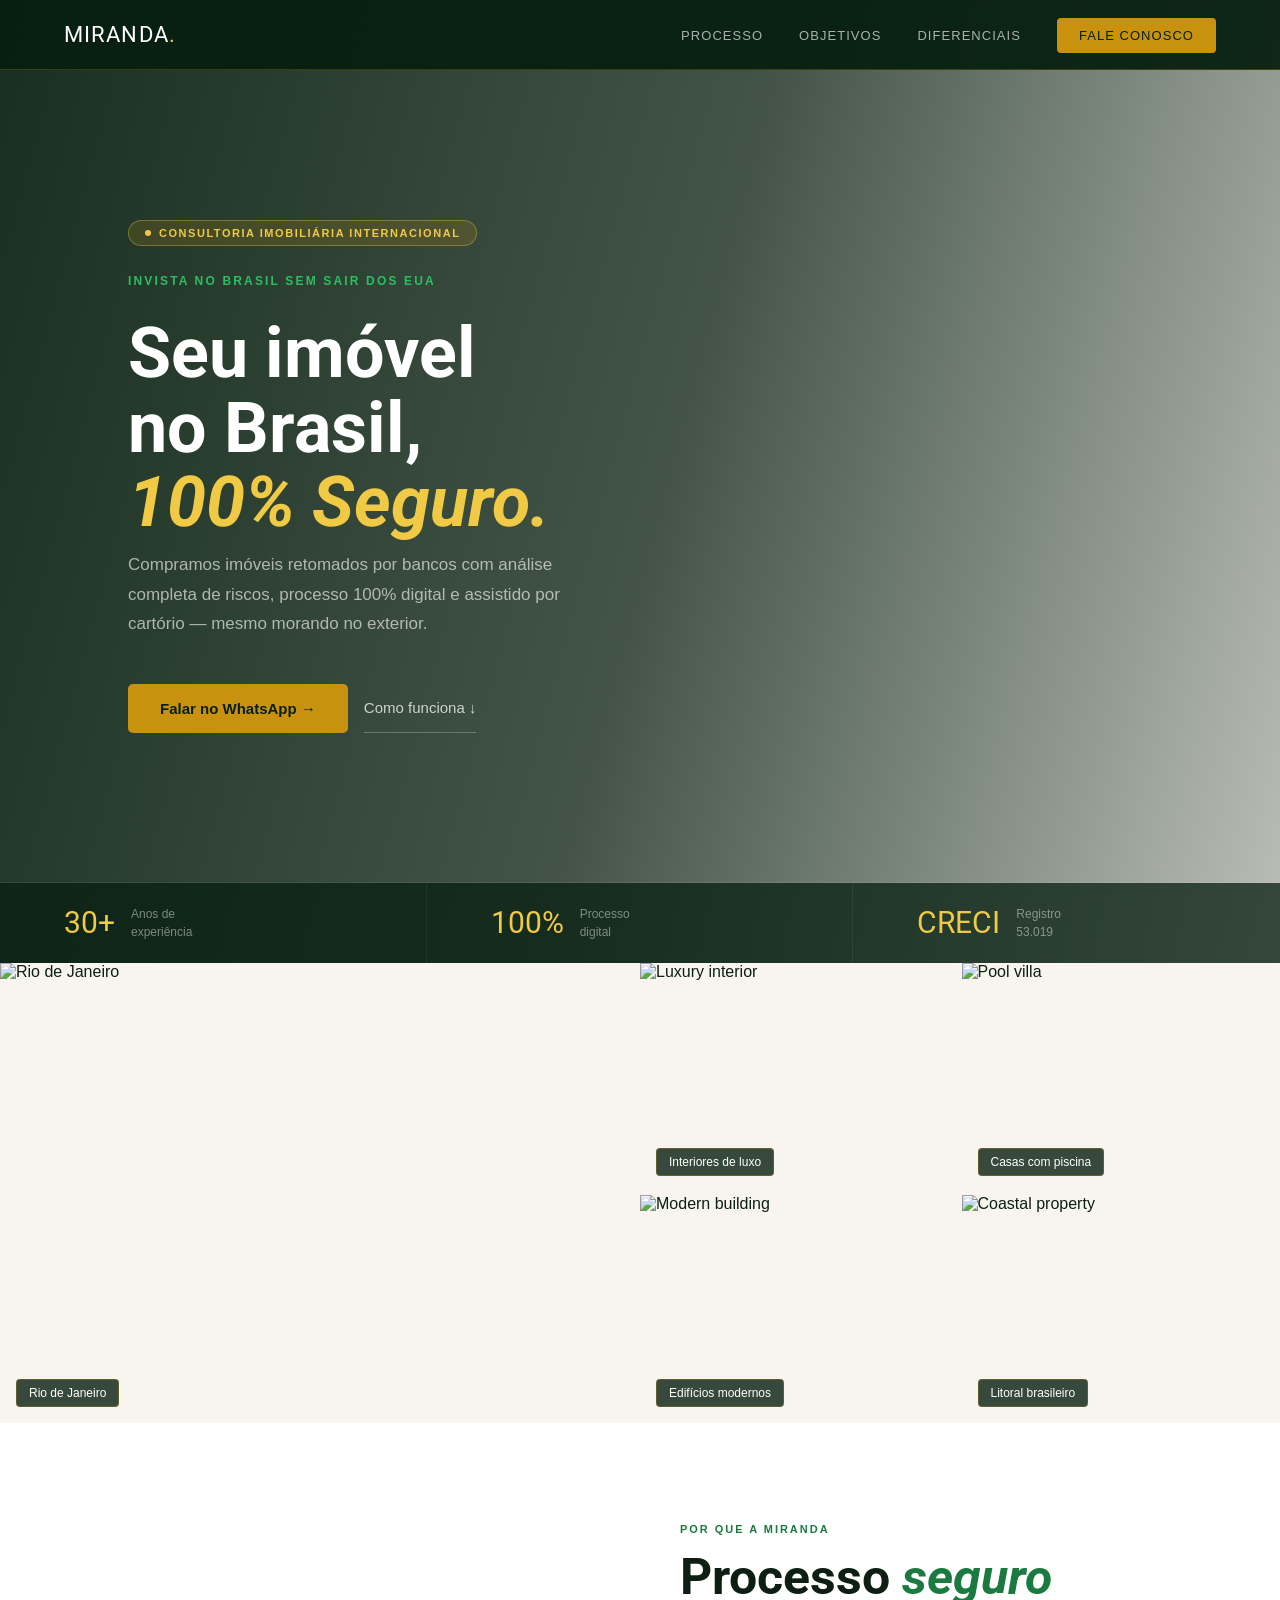
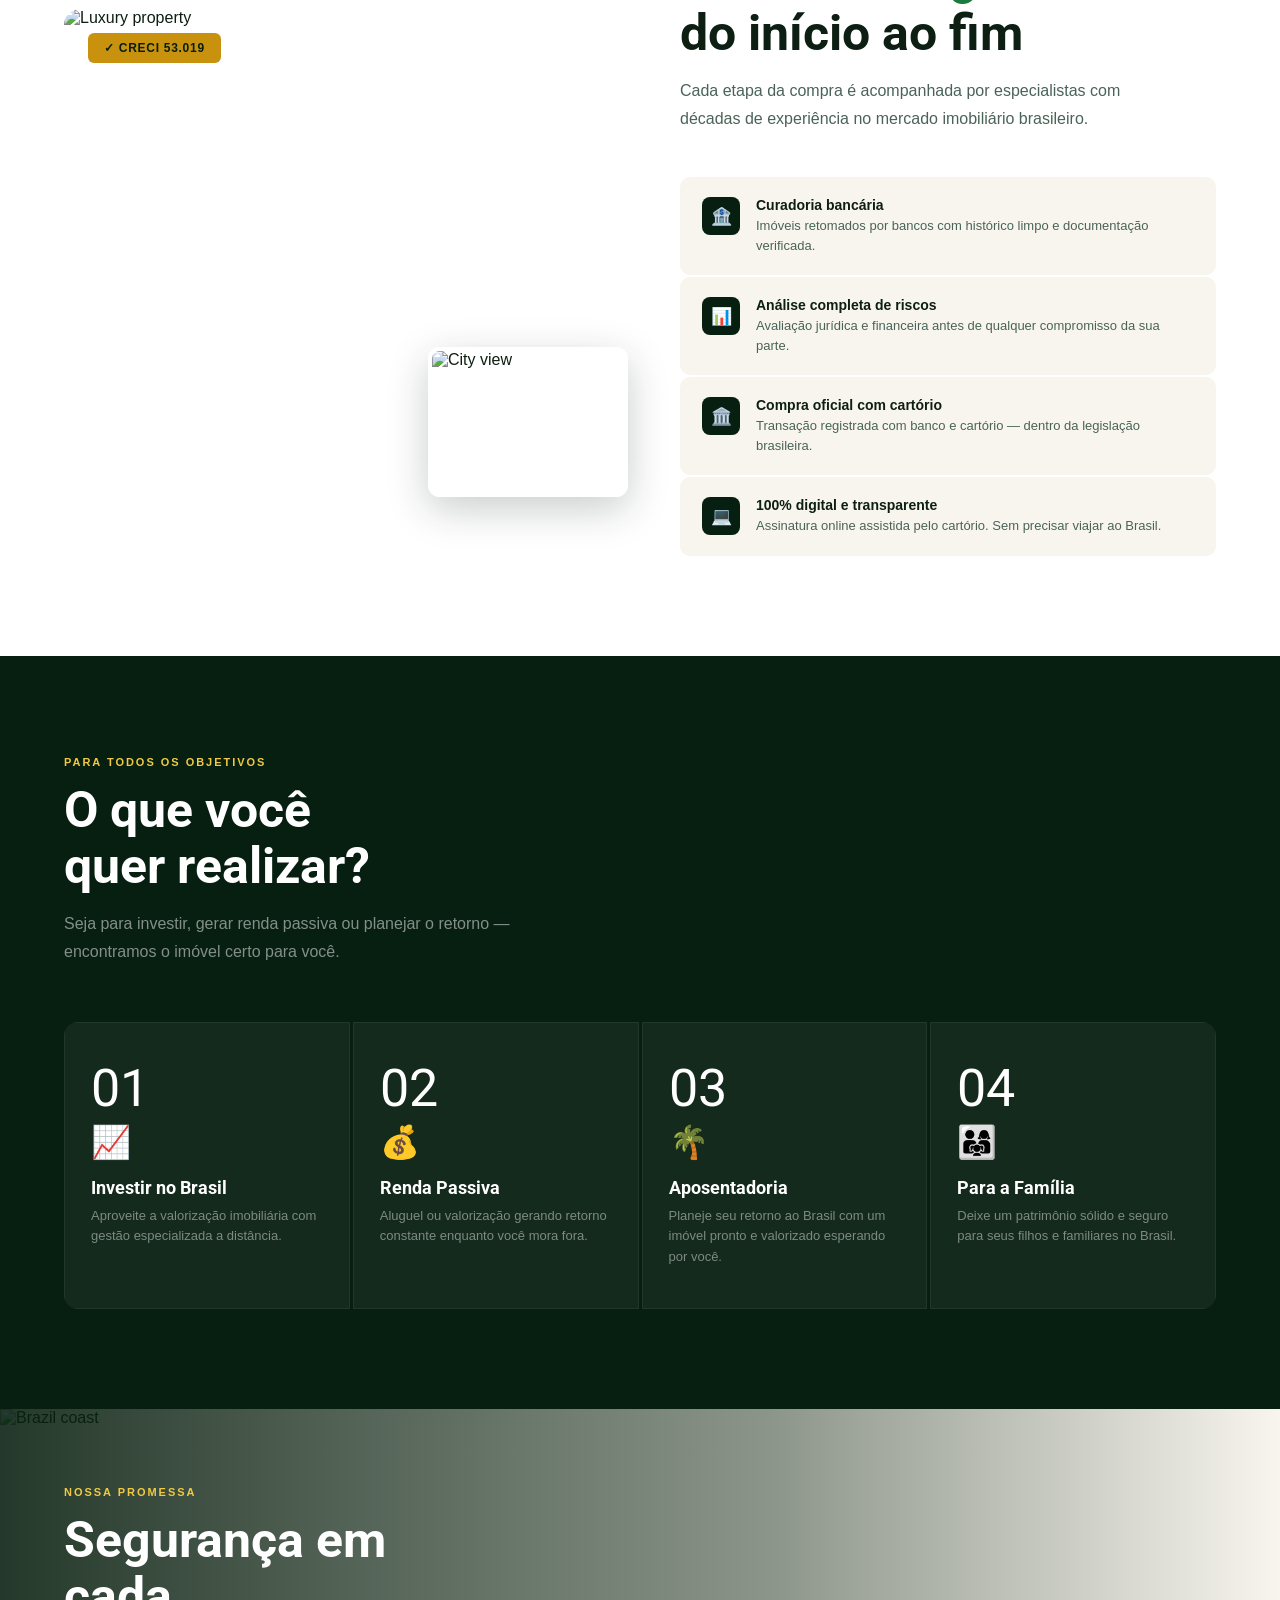
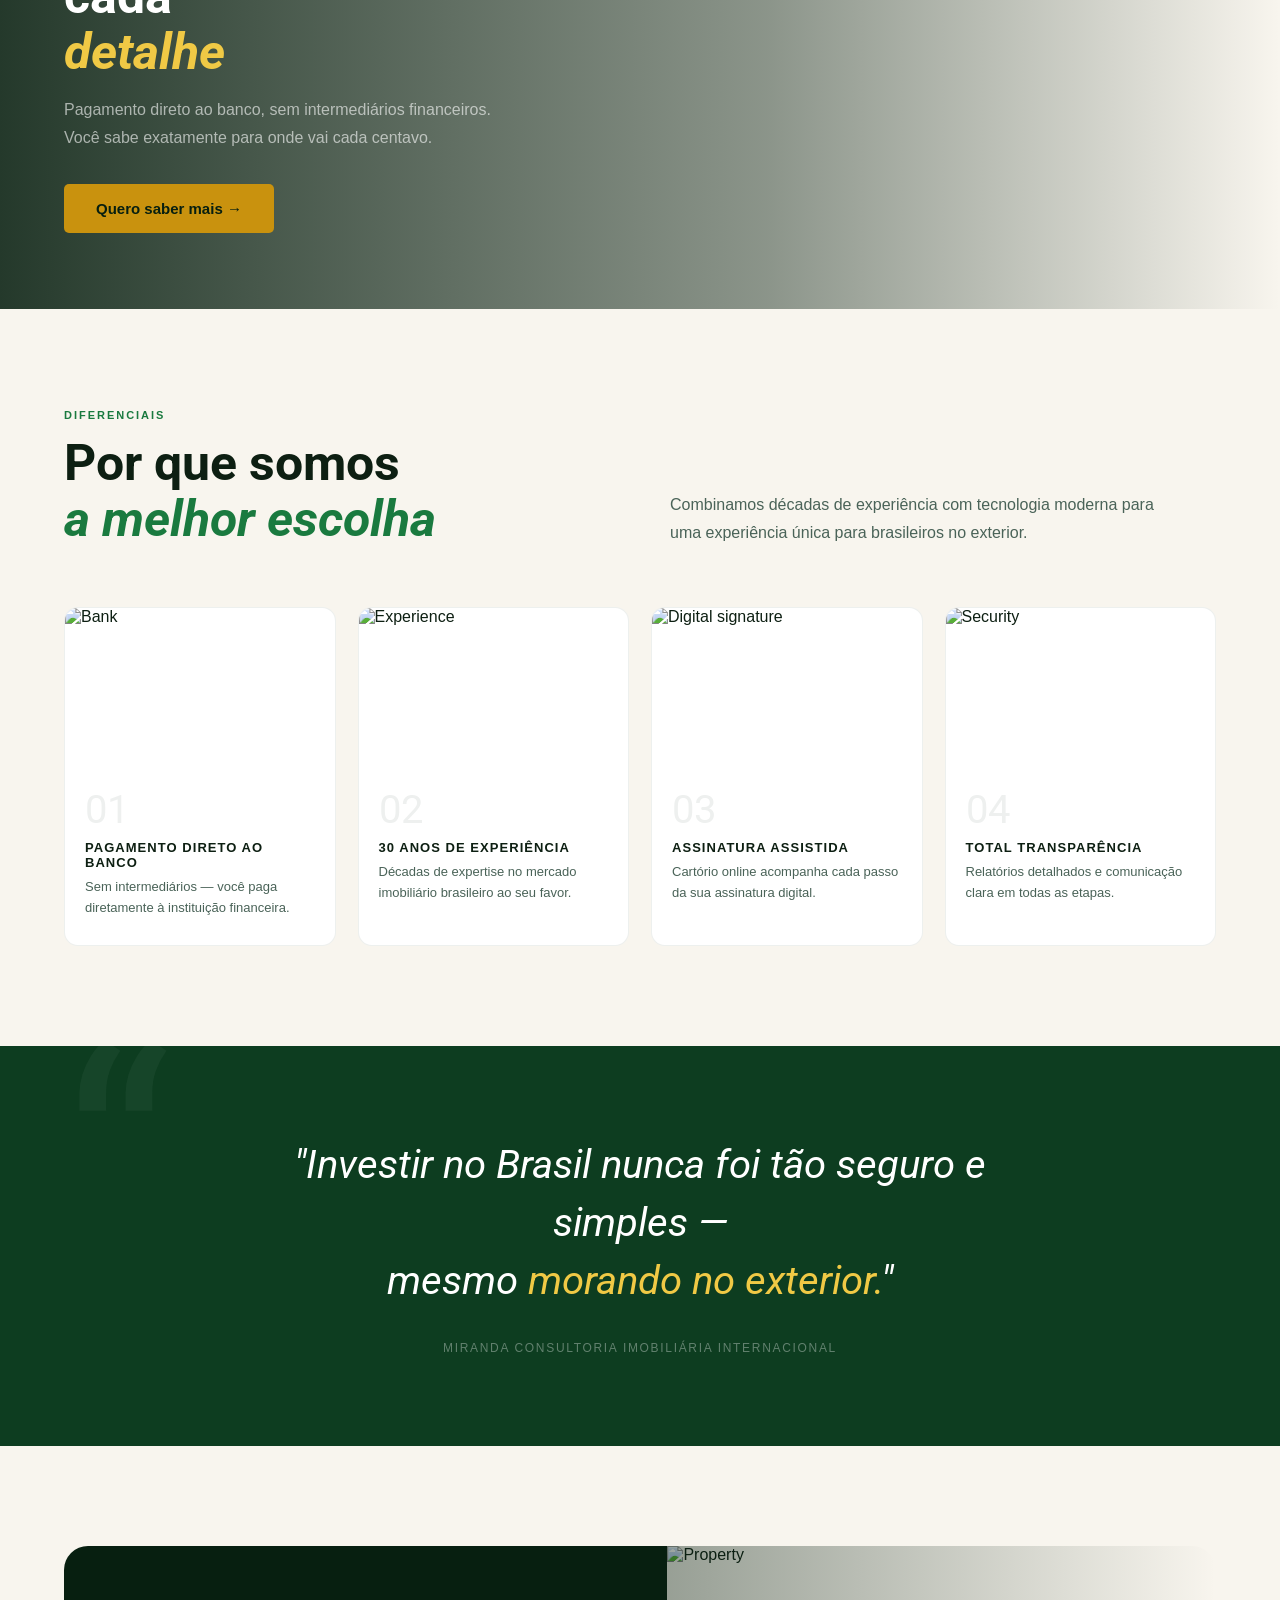
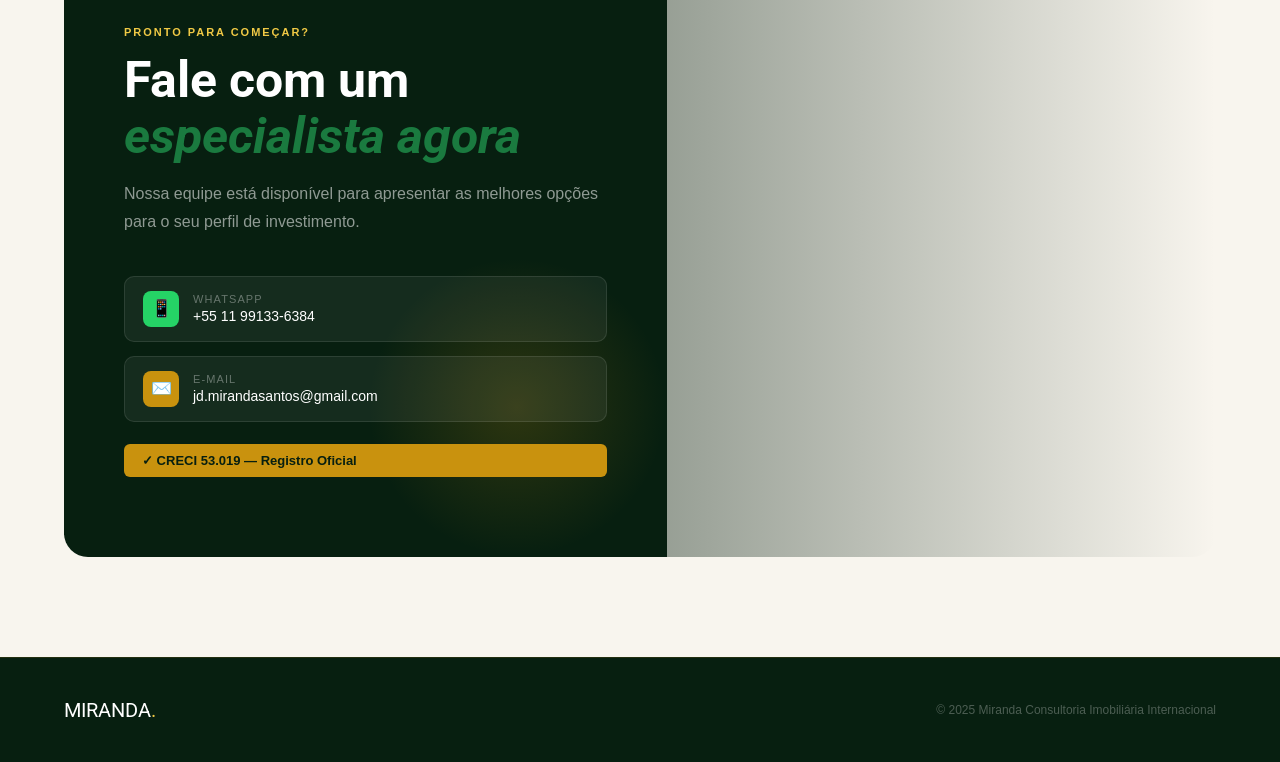
==== index.html @ 23cfbfb5 "initial commit" ====
<!doctype html>
<html lang="pt">
  <head>
    <meta charset="UTF-8" />
    <meta name="viewport" content="width=device-width, initial-scale=1.0" />
    <title>Miranda – Consultoria Imobiliária Internacional</title>
    <link
      href="https://fonts.googleapis.com/css2?family=Roboto:ital,wght@0,100..900;1,100..900&display=swap"
      rel="stylesheet"
    />
    <link href="./css/style.css" rel="stylesheet" />
  </head>
  <body>
    <div class="container">
      <nav>
        <div class="nav-logo">MIRANDA<span>.</span></div>
        <ul class="nav-links">
          <li><a href="#features">Processo</a></li>
          <li><a href="#objectives">Objetivos</a></li>
          <li><a href="#differentials">Diferenciais</a></li>
          <li><a href="#contact" class="nav-cta">Fale Conosco</a></li>
        </ul>
      </nav>

      <!-- HERO -->
      <section class="hero">
        <div class="hero-bg"></div>
        <div class="hero-overlay"></div>
        <div class="hero-content">
          <div class="hero-eyebrow">Consultoria Imobiliária Internacional</div>
          <p class="hero-sub">Invista no Brasil sem sair dos EUA</p>
          <h1>Seu imóvel<br />no Brasil,<br /><em>100% Seguro.</em></h1>
          <p class="hero-desc">
            Compramos imóveis retomados por bancos com análise completa de
            riscos, processo 100% digital e assistido por cartório — mesmo
            morando no exterior.
          </p>
          <div class="hero-actions">
            <a href="#contact" class="btn-gold">Falar no WhatsApp →</a>
            <a href="#features" class="btn-ghost">Como funciona ↓</a>
          </div>
        </div>
        <div class="hero-stats">
          <div class="hero-stat">
            <div class="hs-num">30+</div>
            <div class="hs-label">Anos de<br />experiência</div>
          </div>
          <div class="hero-stat">
            <div class="hs-num">100%</div>
            <div class="hs-label">Processo<br />digital</div>
          </div>
          <div class="hero-stat">
            <div class="hs-num">CRECI</div>
            <div class="hs-label">Registro<br />53.019</div>
          </div>
        </div>
      </section>

      <!-- PHOTO STRIP -->
      <div class="photo-strip">
        <div class="ps-img">
          <img
            src="https://images.pexels.com/photos/1396132/pexels-photo-1396132.jpeg?auto=compress&cs=tinysrgb&w=1200"
            alt="Rio de Janeiro"
            loading="lazy"
          />
          <span class="ps-label">Rio de Janeiro</span>
        </div>
        <div class="ps-sub">
          <div class="ps-img">
            <img
              src="https://images.pexels.com/photos/271618/pexels-photo-271618.jpeg?auto=compress&cs=tinysrgb&w=800"
              alt="Luxury interior"
              loading="lazy"
            />
            <span class="ps-label">Interiores de luxo</span>
          </div>
          <div class="ps-img">
            <img
              src="https://images.pexels.com/photos/1732414/pexels-photo-1732414.jpeg?auto=compress&cs=tinysrgb&w=800"
              alt="Modern building"
              loading="lazy"
            />
            <span class="ps-label">Edifícios modernos</span>
          </div>
        </div>
        <div class="ps-sub">
          <div class="ps-img">
            <img
              src="https://images.pexels.com/photos/261102/pexels-photo-261102.jpeg?auto=compress&cs=tinysrgb&w=800"
              alt="Pool villa"
              loading="lazy"
            />
            <span class="ps-label">Casas com piscina</span>
          </div>
          <div class="ps-img">
            <img
              src="https://images.pexels.com/photos/2089696/pexels-photo-2089696.jpeg?auto=compress&cs=tinysrgb&w=800"
              alt="Coastal property"
              loading="lazy"
            />
            <span class="ps-label">Litoral brasileiro</span>
          </div>
        </div>
      </div>

      <!-- FEATURES -->
      <section class="features" id="features">
        <div class="features-inner">
          <div class="features-visual reveal">
            <img
              class="feat-img-main"
              src="https://images.pexels.com/photos/3935702/pexels-photo-3935702.jpeg?auto=compress&cs=tinysrgb&w=1000"
              alt="Luxury property"
              loading="lazy"
            />
            <img
              class="feat-img-inset"
              src="https://images.pexels.com/photos/1396132/pexels-photo-1396132.jpeg?auto=compress&cs=tinysrgb&w=600"
              alt="City view"
              loading="lazy"
            />
            <div class="feat-badge">✓ CRECI 53.019</div>
          </div>
          <div class="reveal d1">
            <p class="section-label">Por que a Miranda</p>
            <h2 class="section-title">
              Processo <em>seguro</em><br />do início ao fim
            </h2>
            <p class="section-body">
              Cada etapa da compra é acompanhada por especialistas com décadas
              de experiência no mercado imobiliário brasileiro.
            </p>
            <div class="feat-list">
              <div class="feat-item">
                <div class="feat-icon">🏦</div>
                <div>
                  <h3>Curadoria bancária</h3>
                  <p>
                    Imóveis retomados por bancos com histórico limpo e
                    documentação verificada.
                  </p>
                </div>
              </div>
              <div class="feat-item">
                <div class="feat-icon">📊</div>
                <div>
                  <h3>Análise completa de riscos</h3>
                  <p>
                    Avaliação jurídica e financeira antes de qualquer
                    compromisso da sua parte.
                  </p>
                </div>
              </div>
              <div class="feat-item">
                <div class="feat-icon">🏛️</div>
                <div>
                  <h3>Compra oficial com cartório</h3>
                  <p>
                    Transação registrada com banco e cartório — dentro da
                    legislação brasileira.
                  </p>
                </div>
              </div>
              <div class="feat-item">
                <div class="feat-icon">💻</div>
                <div>
                  <h3>100% digital e transparente</h3>
                  <p>
                    Assinatura online assistida pelo cartório. Sem precisar
                    viajar ao Brasil.
                  </p>
                </div>
              </div>
            </div>
          </div>
        </div>
      </section>

      <!-- OBJECTIVES -->
      <section class="objectives" id="objectives">
        <div class="obj-header reveal">
          <p class="section-label">Para todos os objetivos</p>
          <h2 class="section-title">O que você<br />quer realizar?</h2>
          <p class="section-body">
            Seja para investir, gerar renda passiva ou planejar o retorno —
            encontramos o imóvel certo para você.
          </p>
        </div>
        <div class="obj-grid">
          <div class="obj-card reveal">
            <div
              class="obj-card-bg"
              style="
                background-image: url(&quot;https://images.pexels.com/photos/187041/pexels-photo-187041.jpeg?auto=compress&cs=tinysrgb&w=600&quot;);
              "
            ></div>
            <div class="obj-num">01</div>
            <span class="obj-icon">📈</span>
            <h3>Investir no Brasil</h3>
            <p>
              Aproveite a valorização imobiliária com gestão especializada a
              distância.
            </p>
          </div>
          <div class="obj-card reveal d1">
            <div
              class="obj-card-bg"
              style="
                background-image: url(&quot;https://images.pexels.com/photos/259588/pexels-photo-259588.jpeg?auto=compress&cs=tinysrgb&w=600&quot;);
              "
            ></div>
            <div class="obj-num">02</div>
            <span class="obj-icon">💰</span>
            <h3>Renda Passiva</h3>
            <p>
              Aluguel ou valorização gerando retorno constante enquanto você
              mora fora.
            </p>
          </div>
          <div class="obj-card reveal d2">
            <div
              class="obj-card-bg"
              style="
                background-image: url(&quot;https://images.pexels.com/photos/1488267/pexels-photo-1488267.jpeg?auto=compress&cs=tinysrgb&w=600&quot;);
              "
            ></div>
            <div class="obj-num">03</div>
            <span class="obj-icon">🌴</span>
            <h3>Aposentadoria</h3>
            <p>
              Planeje seu retorno ao Brasil com um imóvel pronto e valorizado
              esperando por você.
            </p>
          </div>
          <div class="obj-card reveal d3">
            <div
              class="obj-card-bg"
              style="
                background-image: url(&quot;https://images.pexels.com/photos/1643383/pexels-photo-1643383.jpeg?auto=compress&cs=tinysrgb&w=600&quot;);
              "
            ></div>
            <div class="obj-num">04</div>
            <span class="obj-icon">👨‍👩‍👧</span>
            <h3>Para a Família</h3>
            <p>
              Deixe um patrimônio sólido e seguro para seus filhos e familiares
              no Brasil.
            </p>
          </div>
        </div>
      </section>

      <!-- FULL-WIDTH IMAGE BREAK -->
      <div class="full-img-section">
        <img
          src="https://images.pexels.com/photos/2287310/pexels-photo-2287310.jpeg?auto=compress&cs=tinysrgb&w=1600"
          alt="Brazil coast"
          loading="lazy"
        />
        <div class="full-img-overlay"></div>
        <div class="full-img-content reveal">
          <p class="section-label">Nossa promessa</p>
          <h2 class="section-title">
            Segurança em cada<br /><em style="color: var(--gold-light)"
              >detalhe</em
            >
          </h2>
          <p class="section-body">
            Pagamento direto ao banco, sem intermediários financeiros. Você sabe
            exatamente para onde vai cada centavo.
          </p>
          <a href="#contact" class="btn-gold">Quero saber mais →</a>
        </div>
      </div>

      <!-- DIFFERENTIALS -->
      <section class="differentials" id="differentials">
        <div class="diff-intro reveal">
          <div>
            <p class="section-label">Diferenciais</p>
            <h2 class="section-title">
              Por que somos<br /><em>a melhor escolha</em>
            </h2>
          </div>
          <p class="section-body">
            Combinamos décadas de experiência com tecnologia moderna para uma
            experiência única para brasileiros no exterior.
          </p>
        </div>
        <div class="diff-grid">
          <div class="diff-card reveal">
            <img
              class="diff-card-img"
              src="https://images.pexels.com/photos/50987/money-card-business-credit-card-50987.jpeg?auto=compress&cs=tinysrgb&w=600"
              alt="Bank"
              loading="lazy"
            />
            <div class="diff-card-body">
              <div class="diff-card-num">01</div>
              <h3>Pagamento direto ao banco</h3>
              <p>
                Sem intermediários — você paga diretamente à instituição
                financeira.
              </p>
            </div>
          </div>
          <div class="diff-card reveal d1">
            <img
              class="diff-card-img"
              src="https://images.pexels.com/photos/3184465/pexels-photo-3184465.jpeg?auto=compress&cs=tinysrgb&w=600"
              alt="Experience"
              loading="lazy"
            />
            <div class="diff-card-body">
              <div class="diff-card-num">02</div>
              <h3>30 anos de experiência</h3>
              <p>
                Décadas de expertise no mercado imobiliário brasileiro ao seu
                favor.
              </p>
            </div>
          </div>
          <div class="diff-card reveal d2">
            <img
              class="diff-card-img"
              src="https://images.pexels.com/photos/4974914/pexels-photo-4974914.jpeg?auto=compress&cs=tinysrgb&w=600"
              alt="Digital signature"
              loading="lazy"
            />
            <div class="diff-card-body">
              <div class="diff-card-num">03</div>
              <h3>Assinatura assistida</h3>
              <p>
                Cartório online acompanha cada passo da sua assinatura digital.
              </p>
            </div>
          </div>
          <div class="diff-card reveal d3">
            <img
              class="diff-card-img"
              src="https://images.pexels.com/photos/4386321/pexels-photo-4386321.jpeg?auto=compress&cs=tinysrgb&w=600"
              alt="Security"
              loading="lazy"
            />
            <div class="diff-card-body">
              <div class="diff-card-num">04</div>
              <h3>Total transparência</h3>
              <p>
                Relatórios detalhados e comunicação clara em todas as etapas.
              </p>
            </div>
          </div>
        </div>
      </section>

      <!-- QUOTE -->
      <div class="quote-section reveal">
        <blockquote>
          "Investir no Brasil nunca foi tão seguro e simples —<br />mesmo
          <em>morando no exterior.</em>"
        </blockquote>
        <span class="q-source"
          >Miranda Consultoria Imobiliária Internacional</span
        >
      </div>

      <!-- CTA -->
      <section class="cta-section" id="contact">
        <div class="cta-box reveal">
          <div class="cta-left">
            <p class="section-label">Pronto para começar?</p>
            <h2 class="section-title">
              Fale com um<br /><em>especialista agora</em>
            </h2>
            <p class="section-body">
              Nossa equipe está disponível para apresentar as melhores opções
              para o seu perfil de investimento.
            </p>
            <div class="cta-contacts">
              <div class="contact-row">
                <div class="c-icon wa">📱</div>
                <div>
                  <span class="c-lbl">WhatsApp</span
                  ><span class="c-val">+55 11 99133-6384</span>
                </div>
              </div>
              <div class="contact-row">
                <div class="c-icon em">✉️</div>
                <div>
                  <span class="c-lbl">E-mail</span
                  ><span class="c-val">jd.mirandasantos@gmail.com</span>
                </div>
              </div>
              <div class="creci">✓ CRECI 53.019 — Registro Oficial</div>
            </div>
          </div>
          <div class="cta-right">
            <img
              src="https://images.pexels.com/photos/1732414/pexels-photo-1732414.jpeg?auto=compress&cs=tinysrgb&w=1000"
              alt="Property"
              loading="lazy"
            />
            <div class="cta-right-overlay"></div>
          </div>
        </div>
      </section>

      <footer>
        <div class="footer-logo">MIRANDA<span>.</span></div>
        <span class="footer-copy"
          >© 2025 Miranda Consultoria Imobiliária Internacional</span
        >
      </footer>
    </div>
    <script>
      const io = new IntersectionObserver(
        (entries) => {
          entries.forEach((e) => {
            if (e.isIntersecting) {
              e.target.classList.add("visible");
              io.unobserve(e.target);
            }
          });
        },
        { threshold: 0.1 },
      );
      document.querySelectorAll(".reveal").forEach((r) => io.observe(r));
    </script>
  </body>
</html>
---- css/style.css ----
*,
*::before,
*::after {
  box-sizing: border-box;
  margin: 0;
  padding: 0;
}
:root {
  --green-deep: #071f10;
  --green-mid: #0d3d20;
  --green-bright: #1a7a3f;
  --green-light: #2dbd62;
  --gold: #c9920e;
  --gold-light: #f0c945;
  --cream: #f8f5ee;
  --white: #ffffff;
  --text-dark: #0d1f12;
  --text-muted: #4a6358;
  --shadow: rgba(7, 31, 16, 0.22);

  --font-family: "Roboto", sans-serif;
}
html {
  scroll-behavior: smooth;
}
body {
  font-family: "DM Sans", sans-serif;
  background: var(--cream);
  color: var(--text-dark);
  overflow-x: hidden;
}

.container {
  width: 100%;
  max-width: 1440px;
  margin: 0 auto;
}

nav {
  width: 100%;
  max-width: 1440px;
  margin: 0 auto;
  position: fixed;
  top: 0;
  left: 0;
  right: 0;
  z-index: 200;
  display: flex;
  align-items: center;
  justify-content: space-between;
  padding: 0 5vw;
  height: 70px;
  background: rgba(7, 31, 16, 0.94);
  backdrop-filter: blur(16px);
  border-bottom: 1px solid rgba(201, 146, 14, 0.25);
}
.nav-logo {
  font-family: var(--font-family);
  color: #fff;
  font-size: 22px;
  letter-spacing: 0.05em;
}
.nav-logo span {
  color: var(--gold-light);
}
.nav-links {
  display: flex;
  gap: 36px;
  list-style: none;
}
.nav-links a {
  color: rgba(255, 255, 255, 0.65);
  text-decoration: none;
  font-size: 13px;
  font-weight: 500;
  letter-spacing: 0.08em;
  text-transform: uppercase;
  transition: color 0.2s;
}
.nav-links a:hover {
  color: var(--gold-light);
}
.nav-cta {
  background: var(--gold) !important;
  color: var(--green-deep) !important;
  padding: 10px 22px !important;
  border-radius: 4px;
}
.nav-cta:hover {
  background: var(--gold-light) !important;
}

/* HERO */
.hero {
  position: relative;
  min-height: 100vh;
  display: flex;
  align-items: center;
  overflow: hidden;
}
.hero-bg {
  position: absolute;
  inset: 0;
  background-image: url("https://images.pexels.com/photos/3935702/pexels-photo-3935702.jpeg?auto=compress&cs=tinysrgb&w=1600");
  background-size: cover;
  background-position: center 30%;
}
.hero-overlay {
  position: absolute;
  inset: 0;
  background: linear-gradient(
    105deg,
    rgba(7, 31, 16, 0.93) 0%,
    rgba(7, 31, 16, 0.75) 52%,
    rgba(7, 31, 16, 0.25) 100%
  );
}
.hero-content {
  position: relative;
  z-index: 2;
  padding: 120px 5vw 130px;
  max-width: 660px;
  animation: fadeUp 0.9s ease both;
}
@keyframes fadeUp {
  from {
    opacity: 0;
    transform: translateY(30px);
  }
  to {
    opacity: 1;
    transform: translateY(0);
  }
}

.hero-eyebrow {
  display: inline-flex;
  align-items: center;
  gap: 8px;
  background: rgba(201, 146, 14, 0.18);
  border: 1px solid rgba(240, 201, 69, 0.35);
  color: var(--gold-light);
  font-size: 11px;
  font-weight: 600;
  letter-spacing: 0.14em;
  text-transform: uppercase;
  padding: 6px 16px;
  border-radius: 100px;
  margin-bottom: 28px;
}
.hero-eyebrow::before {
  content: "";
  width: 6px;
  height: 6px;
  border-radius: 50%;
  background: var(--gold-light);
}
.hero h1 {
  font-family: var(--font-family);
  font-size: clamp(44px, 5.5vw, 76px);
  line-height: 1.06;
  color: #fff;
  margin-bottom: 10px;
}
.hero h1 em {
  color: var(--gold-light);
  font-style: italic;
}
.hero-sub {
  font-size: 12px;
  font-weight: 600;
  letter-spacing: 0.18em;
  text-transform: uppercase;
  color: var(--green-light);
  margin-bottom: 28px;
}
.hero-desc {
  font-size: 17px;
  line-height: 1.75;
  color: rgba(255, 255, 255, 0.62);
  max-width: 460px;
  margin-bottom: 44px;
}
.hero-actions {
  display: flex;
  gap: 16px;
  flex-wrap: wrap;
  align-items: center;
}
.btn-gold {
  display: inline-flex;
  align-items: center;
  gap: 10px;
  background: var(--gold);
  color: var(--green-deep);
  font-weight: 600;
  font-size: 15px;
  padding: 16px 32px;
  border-radius: 5px;
  text-decoration: none;
  transition:
    background 0.2s,
    transform 0.15s;
}
.btn-gold:hover {
  background: var(--gold-light);
  transform: translateY(-2px);
}
.btn-ghost {
  color: rgba(255, 255, 255, 0.75);
  font-size: 15px;
  text-decoration: none;
  padding: 16px 0;
  border-bottom: 1px solid rgba(255, 255, 255, 0.25);
  transition:
    color 0.2s,
    border-color 0.2s;
}
.btn-ghost:hover {
  color: #fff;
  border-color: var(--gold-light);
}

.hero-stats {
  position: absolute;
  bottom: 0;
  left: 0;
  right: 0;
  z-index: 3;
  display: grid;
  grid-template-columns: repeat(3, 1fr);
  border-top: 1px solid rgba(255, 255, 255, 0.08);
}
.hero-stat {
  padding: 22px 5vw;
  background: rgba(7, 31, 16, 0.75);
  backdrop-filter: blur(10px);
  border-right: 1px solid rgba(255, 255, 255, 0.06);
  display: flex;
  align-items: center;
  gap: 16px;
}
.hero-stat:last-child {
  border-right: none;
}
.hs-num {
  font-family: var(--font-family);
  font-size: 30px;
  color: var(--gold-light);
  line-height: 1;
}
.hs-label {
  font-size: 12px;
  color: rgba(255, 255, 255, 0.45);
  line-height: 1.5;
}

/* PHOTO STRIP */
.photo-strip {
  display: grid;
  grid-template-columns: 2fr 1fr 1fr;
  height: 460px;
  gap: 3px;
}
.ps-img {
  overflow: hidden;
  position: relative;
}
.ps-img img {
  width: 100%;
  height: 100%;
  object-fit: cover;
  transition: transform 0.6s ease;
  display: block;
}
.ps-img:hover img {
  transform: scale(1.06);
}
.ps-label {
  position: absolute;
  bottom: 16px;
  left: 16px;
  background: rgba(7, 31, 16, 0.8);
  border: 1px solid rgba(201, 146, 14, 0.3);
  color: #fff;
  font-size: 12px;
  font-weight: 500;
  padding: 6px 12px;
  border-radius: 4px;
  backdrop-filter: blur(8px);
}
.ps-sub {
  display: grid;
  grid-template-rows: 1fr 1fr;
  gap: 3px;
}

/* SECTION COMMON */
section {
  padding: 100px 5vw;
}
.section-label {
  font-size: 11px;
  font-weight: 600;
  letter-spacing: 0.18em;
  text-transform: uppercase;
  color: var(--green-bright);
  margin-bottom: 14px;
}
.section-title {
  font-family: "Roboto", sans-serif;
  font-size: clamp(30px, 4vw, 50px);
  line-height: 1.12;
}
.section-title em {
  color: var(--green-bright);
  font-style: italic;
}
.section-body {
  font-size: 16px;
  line-height: 1.75;
  color: var(--text-muted);
  max-width: 500px;
  margin-top: 16px;
}

/* FEATURES */
.features {
  background: var(--white);
}
.features-inner {
  display: grid;
  grid-template-columns: 1fr 1fr;
  gap: 80px;
  align-items: center;
}
.features-visual {
  position: relative;
}
.feat-img-main {
  width: 100%;
  height: 460px;
  object-fit: cover;
  border-radius: 16px;
  display: block;
}
.feat-img-inset {
  position: absolute;
  bottom: -28px;
  right: -28px;
  width: 200px;
  height: 150px;
  object-fit: cover;
  border-radius: 12px;
  border: 4px solid var(--white);
  box-shadow: 0 12px 40px var(--shadow);
}
.feat-badge {
  position: absolute;
  top: 24px;
  left: 24px;
  background: var(--gold);
  color: var(--green-deep);
  font-weight: 700;
  font-size: 12px;
  letter-spacing: 0.06em;
  padding: 8px 16px;
  border-radius: 6px;
}
.feat-list {
  margin-top: 44px;
  display: flex;
  flex-direction: column;
  gap: 2px;
}
.feat-item {
  display: flex;
  align-items: flex-start;
  gap: 16px;
  padding: 20px 22px;
  background: var(--cream);
  border-radius: 10px;
  transition: background 0.2s;
}
.feat-item:hover {
  background: #eef5ec;
}
.feat-icon {
  width: 38px;
  height: 38px;
  flex-shrink: 0;
  background: var(--green-deep);
  border-radius: 8px;
  display: flex;
  align-items: center;
  justify-content: center;
  font-size: 17px;
}
.feat-item h3 {
  font-size: 14px;
  font-weight: 600;
  margin-bottom: 3px;
}
.feat-item p {
  font-size: 13px;
  color: var(--text-muted);
  line-height: 1.5;
}

/* OBJECTIVES */
.objectives {
  background: var(--green-deep);
  position: relative;
  overflow: hidden;
}
.objectives::before {
  content: "";
  position: absolute;
  inset: 0;
  background-image: url("https://images.pexels.com/photos/1732414/pexels-photo-1732414.jpeg?auto=compress&cs=tinysrgb&w=1600");
  background-size: cover;
  background-position: center;
  opacity: 0.07;
}
.objectives .section-label {
  color: var(--gold-light);
}
.objectives .section-title {
  color: #fff;
}
.objectives .section-body {
  color: rgba(255, 255, 255, 0.5);
}
.obj-header {
  position: relative;
  z-index: 1;
}
.obj-grid {
  position: relative;
  z-index: 1;
  display: grid;
  grid-template-columns: repeat(4, 1fr);
  gap: 3px;
  margin-top: 56px;
  border-radius: 14px;
  overflow: hidden;
}
.obj-card {
  background: rgba(255, 255, 255, 0.05);
  border: 1px solid rgba(255, 255, 255, 0.06);
  padding: 40px 26px;
  transition: background 0.25s;
  position: relative;
  overflow: hidden;
}
.obj-card:hover {
  background: rgba(255, 255, 255, 0.1);
}
.obj-card-bg {
  position: absolute;
  inset: 0;
  background-size: cover;
  background-position: center;
  opacity: 0;
  transition: opacity 0.4s;
}
.obj-card:hover .obj-card-bg {
  opacity: 0.18;
}
.obj-num {
  font-family: var(--font-family);
  font-size: 52px;
  color: rgba(255, 255, 255, 1);
  line-height: 1;
  margin-bottom: 8px;
}
.obj-icon {
  font-size: 32px;
  display: block;
  margin-bottom: 16px;
}
.obj-card h3 {
  font-family: var(--font-family);
  font-size: 18px;
  color: #fff;
  margin-bottom: 8px;
}
.obj-card p {
  font-size: 13px;
  color: rgba(255, 255, 255, 0.45);
  line-height: 1.6;
}

/* FULL-WIDTH BREAK */
.full-img-section {
  height: 500px;
  position: relative;
  overflow: hidden;
  display: flex;
  align-items: center;
}
.full-img-section img {
  position: absolute;
  inset: 0;
  width: 100%;
  height: 100%;
  object-fit: cover;
}
.full-img-overlay {
  position: absolute;
  inset: 0;
  background: linear-gradient(
    to right,
    rgba(7, 31, 16, 0.88) 0%,
    rgba(7, 31, 16, 0.45) 60%,
    transparent 100%
  );
}
.full-img-content {
  position: relative;
  z-index: 2;
  padding: 0 5vw;
  max-width: 560px;
}
.full-img-content .section-label {
  color: var(--gold-light);
}
.full-img-content .section-title {
  color: #fff;
}
.full-img-content .section-body {
  color: rgba(255, 255, 255, 0.6);
  margin-bottom: 32px;
}

/* DIFFERENTIALS */
.differentials {
  background: var(--cream);
}
.diff-intro {
  display: grid;
  grid-template-columns: 1fr 1fr;
  gap: 60px;
  align-items: end;
  margin-bottom: 60px;
}
.diff-grid {
  display: grid;
  grid-template-columns: repeat(4, 1fr);
  gap: 22px;
}
.diff-card {
  background: var(--white);
  border-radius: 14px;
  overflow: hidden;
  border: 1px solid rgba(10, 46, 26, 0.07);
  transition:
    transform 0.22s,
    box-shadow 0.22s;
}
.diff-card:hover {
  transform: translateY(-7px);
  box-shadow: 0 22px 64px var(--shadow);
}
.diff-card-img {
  width: 100%;
  height: 160px;
  object-fit: cover;
  display: block;
}
.diff-card-body {
  padding: 22px 20px 26px;
}
.diff-card-num {
  font-family: "Roboto", sans-serif;
  font-size: 40px;
  color: rgba(10, 46, 26, 0.07);
  line-height: 1;
}
.diff-card h3 {
  font-size: 13px;
  font-weight: 700;
  text-transform: uppercase;
  letter-spacing: 0.08em;
  color: var(--text-dark);
  margin: 10px 0 7px;
}
.diff-card p {
  font-size: 13px;
  color: var(--text-muted);
  line-height: 1.6;
}

/* QUOTE */
.quote-section {
  background: var(--green-mid);
  padding: 90px 5vw;
  text-align: center;
  position: relative;
  overflow: hidden;
}
.quote-section::before {
  content: "\201C";
  position: absolute;
  top: -30px;
  left: 5vw;
  font-family: "Roboto", sans-serif;
  font-size: 300px;
  color: rgba(255, 255, 255, 0.04);
  line-height: 1;
  pointer-events: none;
}
blockquote {
  font-family: "Roboto", sans-serif;
  font-size: clamp(22px, 3.2vw, 40px);
  font-style: italic;
  color: #fff;
  line-height: 1.45;
  max-width: 800px;
  margin: 0 auto 28px;
  position: relative;
  z-index: 1;
}
blockquote em {
  color: var(--gold-light);
}
.q-source {
  font-size: 12px;
  letter-spacing: 0.14em;
  text-transform: uppercase;
  color: rgba(255, 255, 255, 0.35);
}

/* CTA */
.cta-section {
  background: var(--cream);
  padding: 100px 5vw;
}
.cta-box {
  border-radius: 24px;
  overflow: hidden;
  display: grid;
  grid-template-columns: 1.1fr 1fr;
}
.cta-left {
  padding: 80px 60px;
  background: var(--green-deep);
  position: relative;
  overflow: hidden;
}
.cta-left::after {
  content: "";
  position: absolute;
  bottom: 0;
  right: 0;
  width: 300px;
  height: 300px;
  background: radial-gradient(circle, rgba(201, 146, 14, 0.2), transparent 70%);
  pointer-events: none;
}
.cta-left .section-label {
  color: var(--gold-light);
}
.cta-left .section-title {
  color: #fff;
}
.cta-left .section-body {
  color: rgba(255, 255, 255, 0.55);
  margin-bottom: 40px;
}
.cta-contacts {
  display: flex;
  flex-direction: column;
  gap: 14px;
  position: relative;
  z-index: 1;
}
.contact-row {
  display: flex;
  align-items: center;
  gap: 14px;
  background: rgba(255, 255, 255, 0.06);
  border: 1px solid rgba(255, 255, 255, 0.1);
  border-radius: 10px;
  padding: 14px 18px;
}
.c-icon {
  width: 36px;
  height: 36px;
  border-radius: 8px;
  display: flex;
  align-items: center;
  justify-content: center;
  font-size: 17px;
  flex-shrink: 0;
}
.c-icon.wa {
  background: #25d366;
}
.c-icon.em {
  background: var(--gold);
}
.c-lbl {
  font-size: 11px;
  text-transform: uppercase;
  letter-spacing: 0.1em;
  color: rgba(255, 255, 255, 0.35);
  display: block;
  margin-bottom: 2px;
}
.c-val {
  font-size: 14px;
  font-weight: 500;
  color: #fff;
}
.creci {
  display: inline-flex;
  align-items: center;
  gap: 8px;
  background: var(--gold);
  color: var(--green-deep);
  font-weight: 700;
  font-size: 13px;
  padding: 9px 18px;
  border-radius: 6px;
  margin-top: 8px;
}
.cta-right {
  position: relative;
  overflow: hidden;
  min-height: 480px;
}
.cta-right img {
  position: absolute;
  inset: 0;
  width: 100%;
  height: 100%;
  object-fit: cover;
  display: block;
}
.cta-right-overlay {
  position: absolute;
  inset: 0;
  background: linear-gradient(to right, rgba(7, 31, 16, 0.4), transparent);
}

footer {
  background: var(--green-deep);
  border-top: 1px solid rgba(201, 146, 14, 0.15);
  padding: 40px 5vw;
  display: flex;
  align-items: center;
  justify-content: space-between;
}
.footer-logo {
  font-family: "Roboto", sans-serif;
  color: #fff;
  font-size: 20px;
}
.footer-logo span {
  color: var(--gold-light);
}
.footer-copy {
  font-size: 12px;
  color: rgba(255, 255, 255, 0.28);
}

.reveal {
  opacity: 0;
  transform: translateY(26px);
  transition:
    opacity 0.65s ease,
    transform 0.65s ease;
}
.reveal.visible {
  opacity: 1;
  transform: translateY(0);
}
.d1 {
  transition-delay: 0.1s;
}
.d2 {
  transition-delay: 0.2s;
}
.d3 {
  transition-delay: 0.3s;
}

@media (max-width: 900px) {
  .features-inner,
  .diff-intro,
  .cta-box {
    grid-template-columns: 1fr;
  }
  .obj-grid,
  .diff-grid {
    grid-template-columns: 1fr 1fr;
  }
  .photo-strip {
    height: auto;
    grid-template-columns: 1fr 1fr;
  }
  .ps-sub {
    grid-template-rows: unset;
    grid-template-columns: 1fr;
  }
  nav .nav-links {
    display: none;
  }
  .hero-stats {
    grid-template-columns: 1fr;
  }
  .cta-right {
    display: none;
  }
  .feat-img-inset {
    display: none;
  }
}
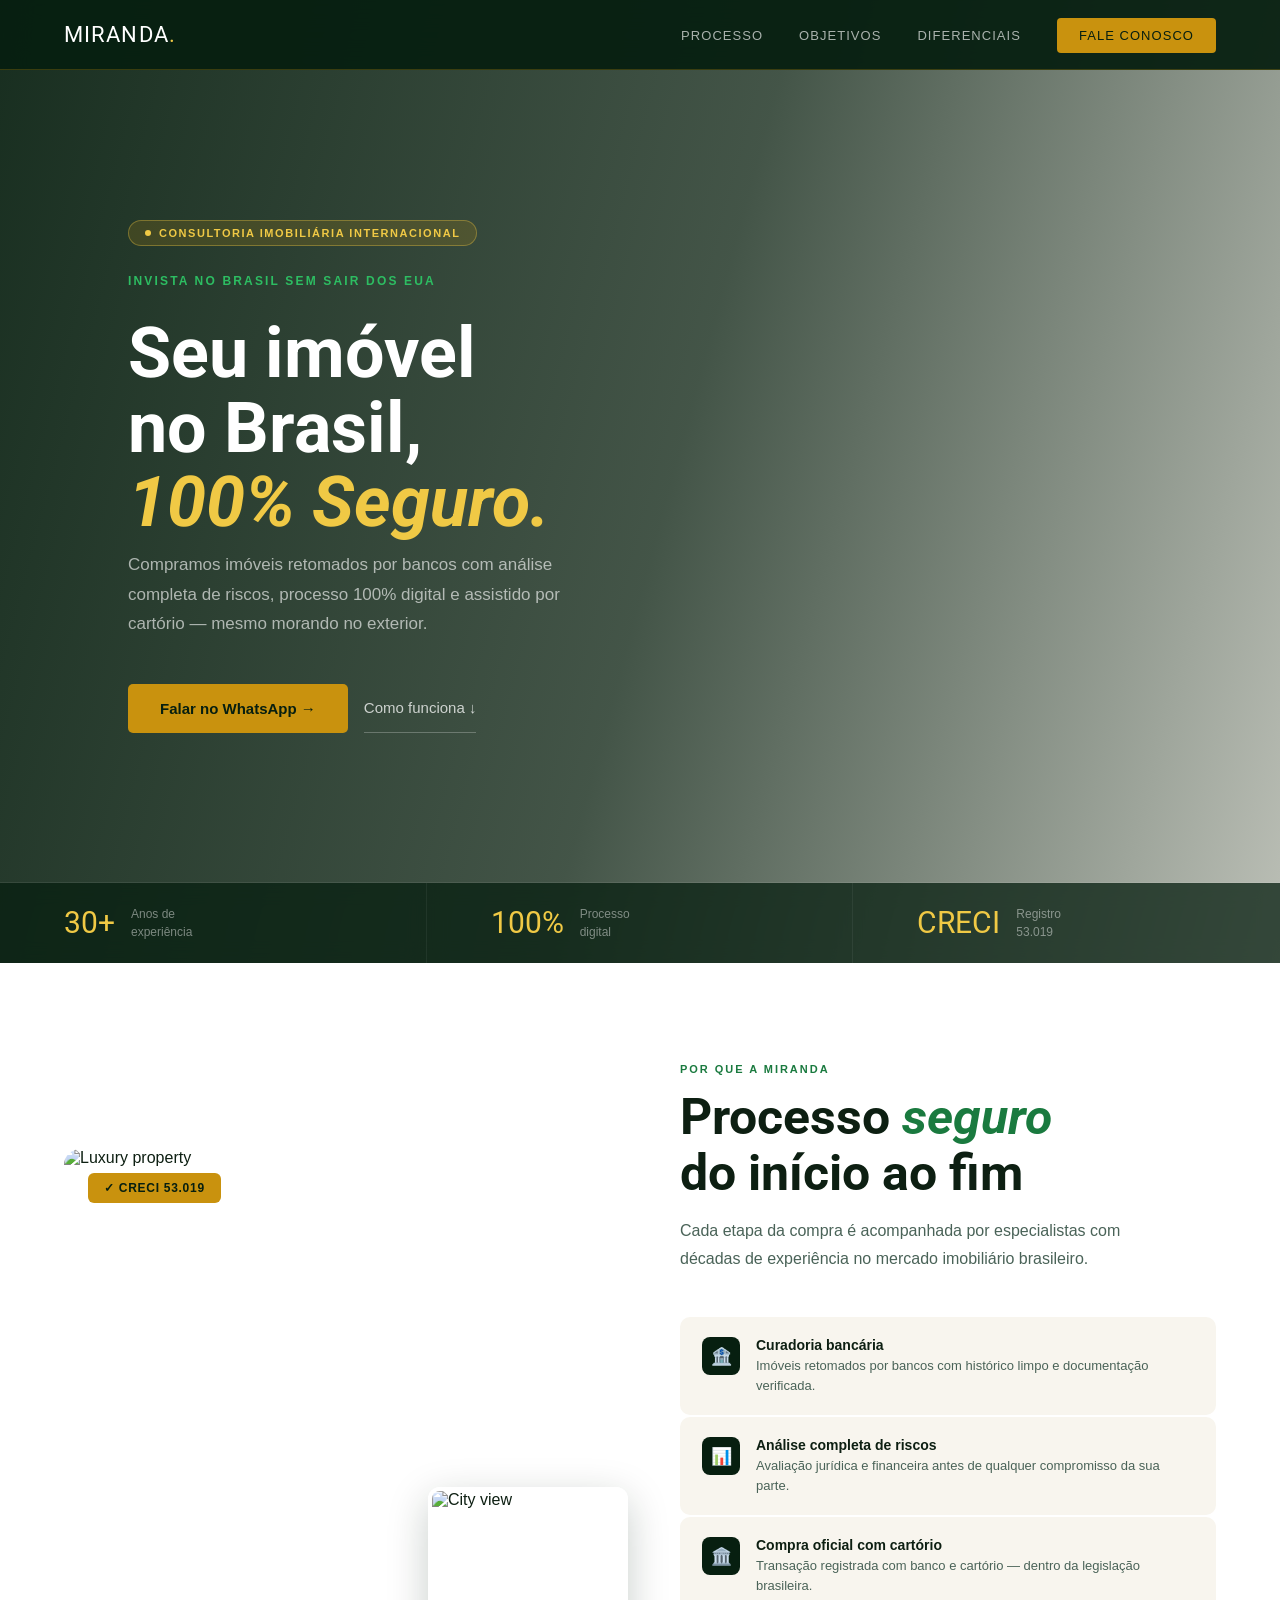
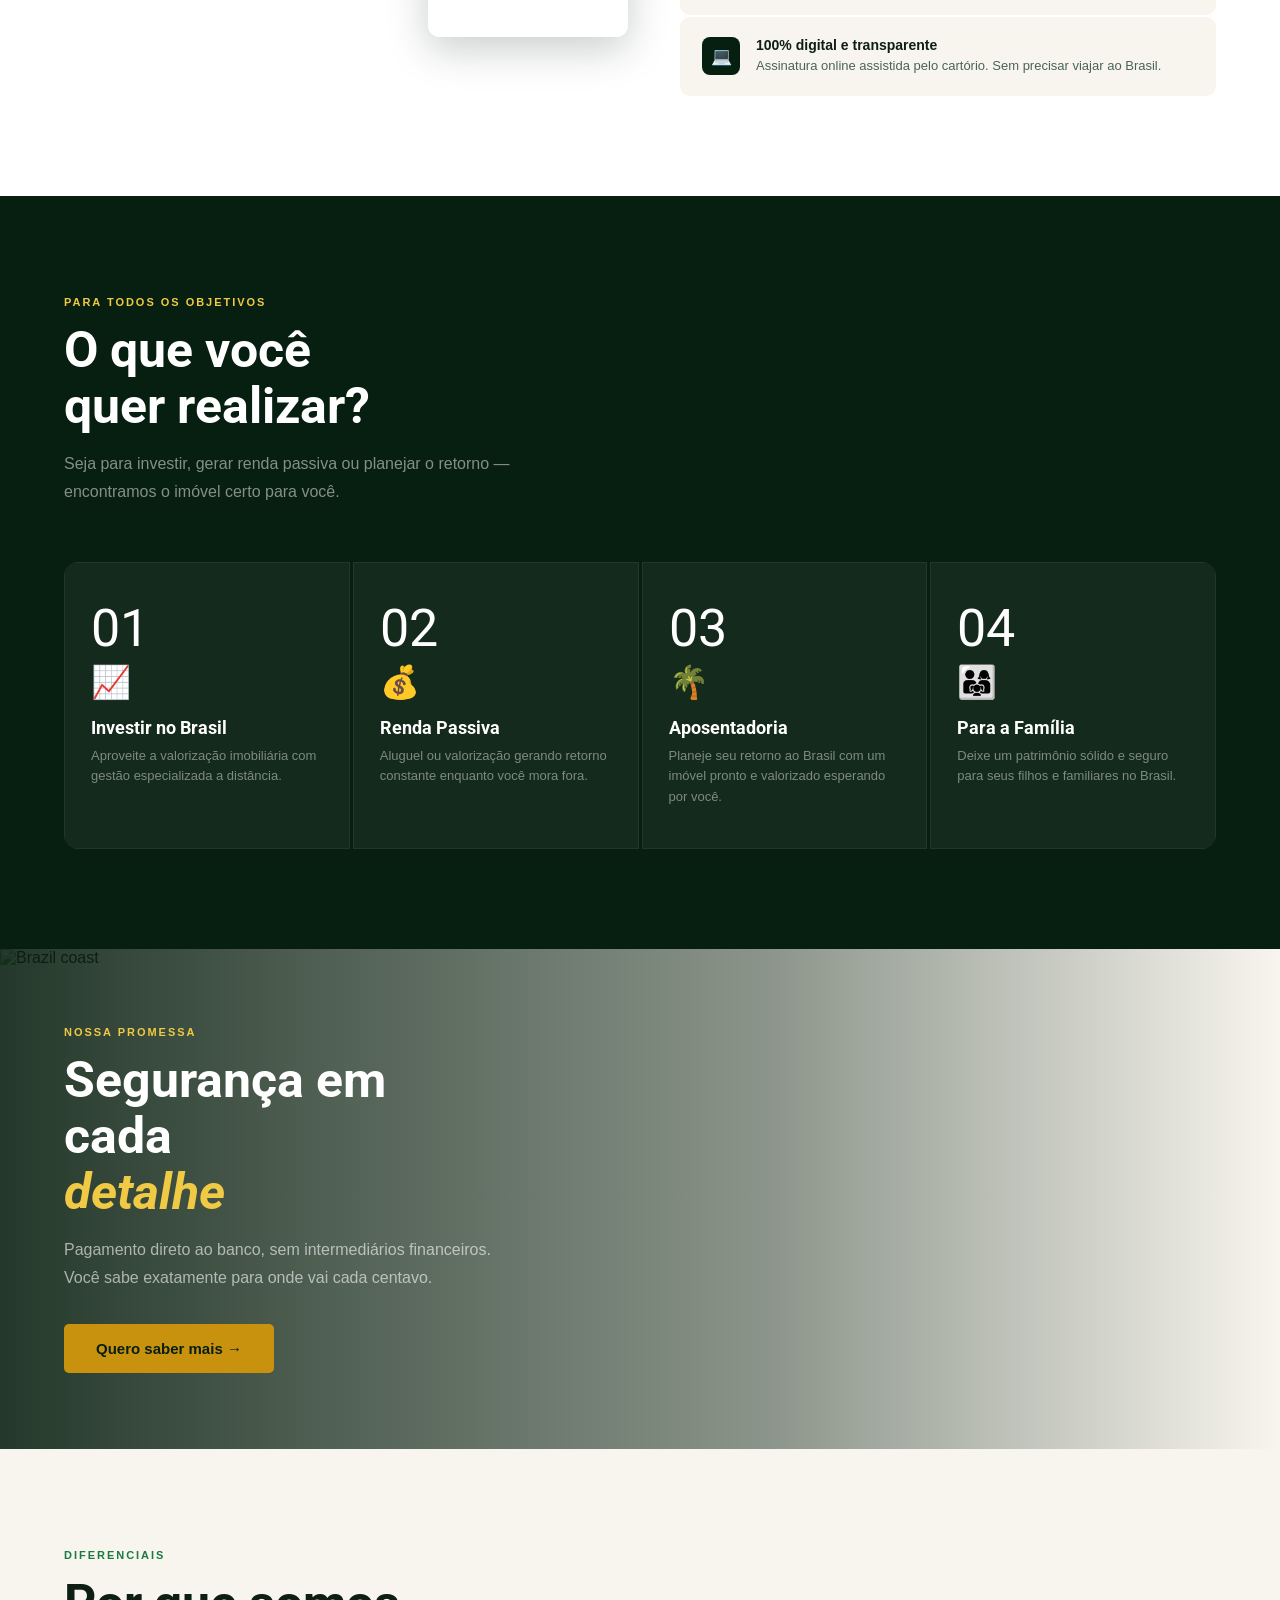
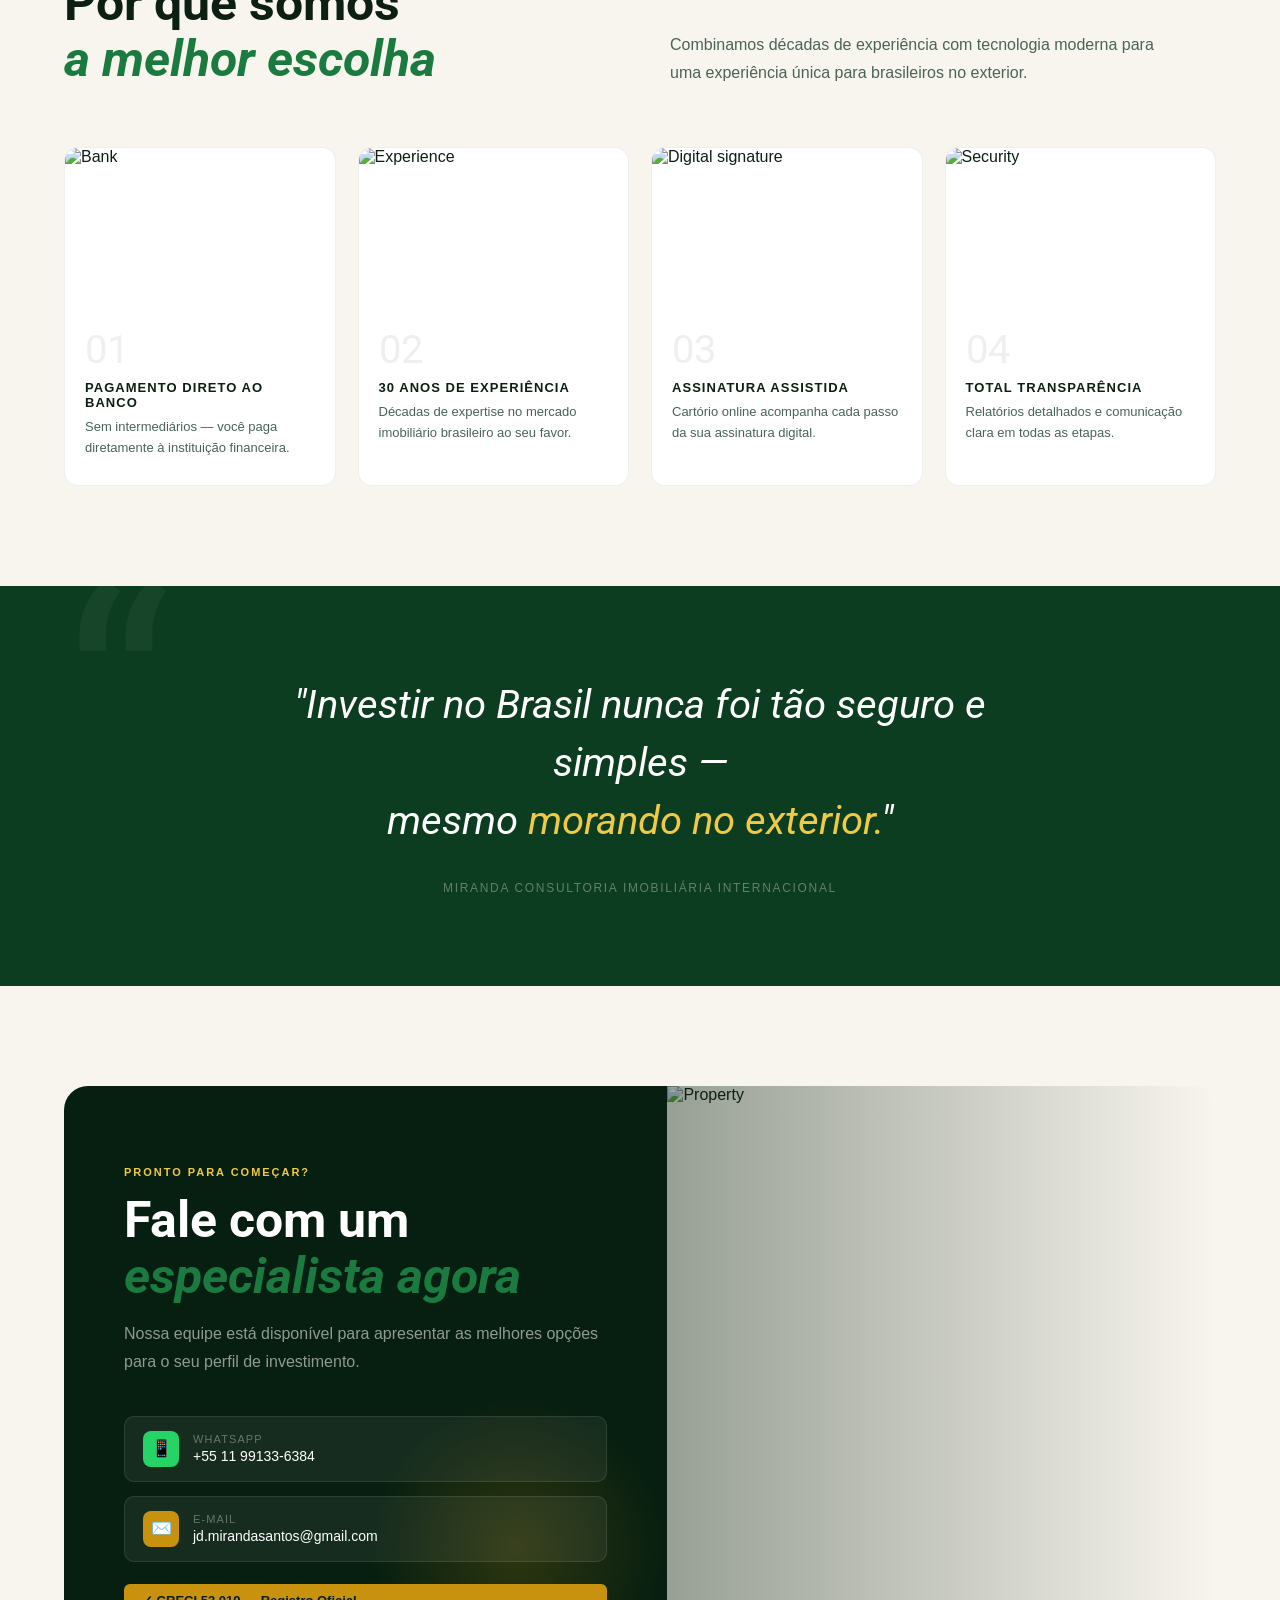
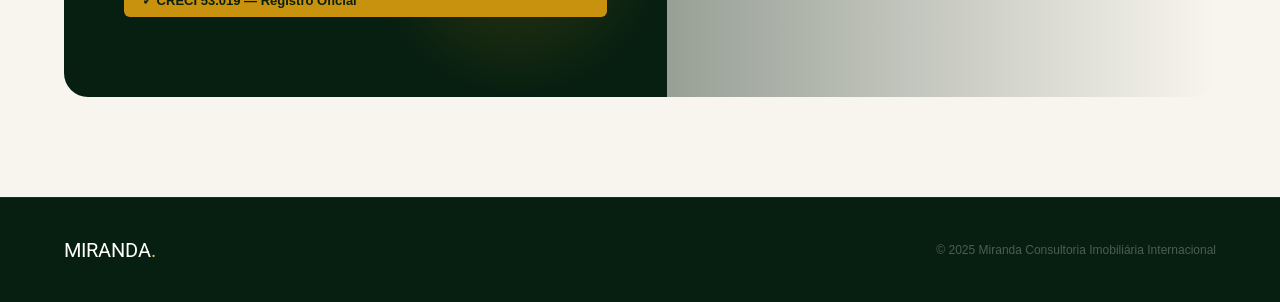
==== commit 938d57b1: "deleted images section" ====
--- a/index.html
+++ b/index.html
@@ -57,7 +57,7 @@
       </section>
 
       <!-- PHOTO STRIP -->
-      <div class="photo-strip">
+      <!-- <div class="photo-strip">
         <div class="ps-img">
           <img
             src="https://images.pexels.com/photos/1396132/pexels-photo-1396132.jpeg?auto=compress&cs=tinysrgb&w=1200"
@@ -102,7 +102,7 @@
             <span class="ps-label">Litoral brasileiro</span>
           </div>
         </div>
-      </div>
+      </div> -->
 
       <!-- FEATURES -->
       <section class="features" id="features">
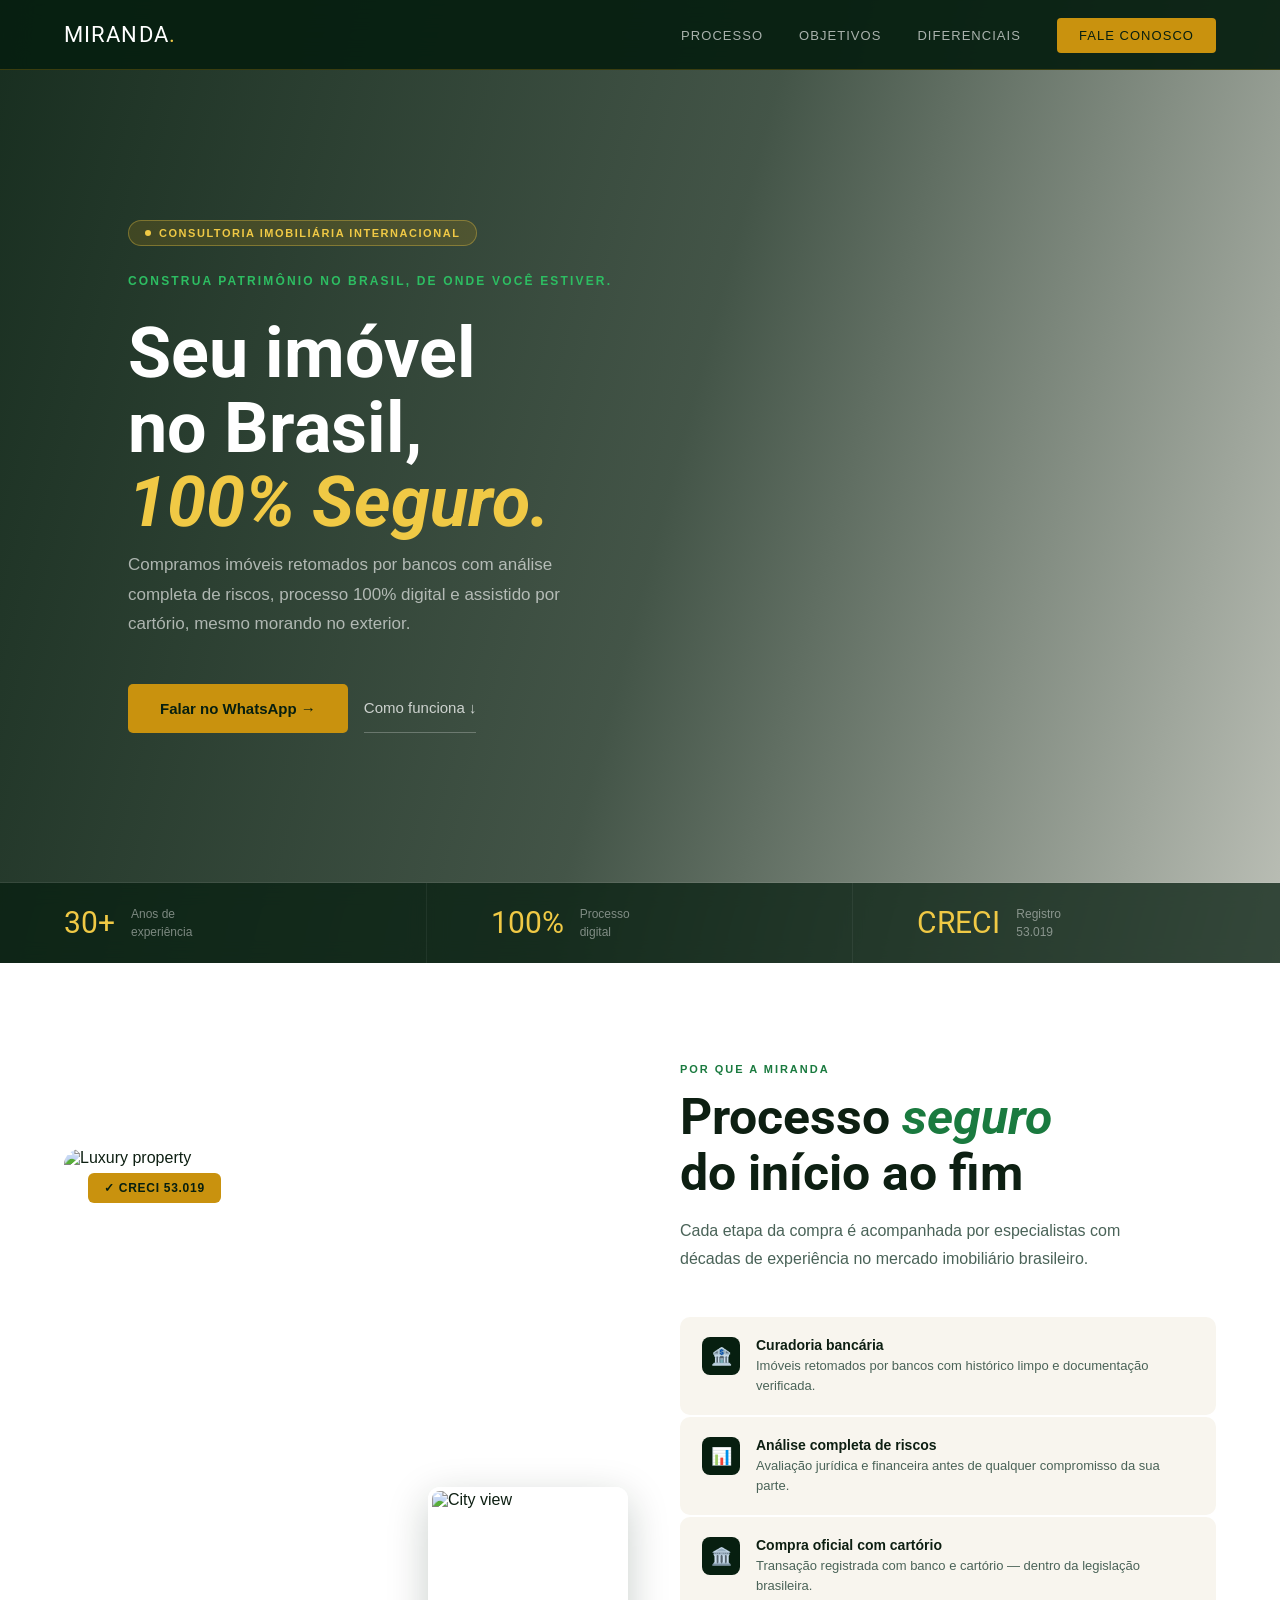
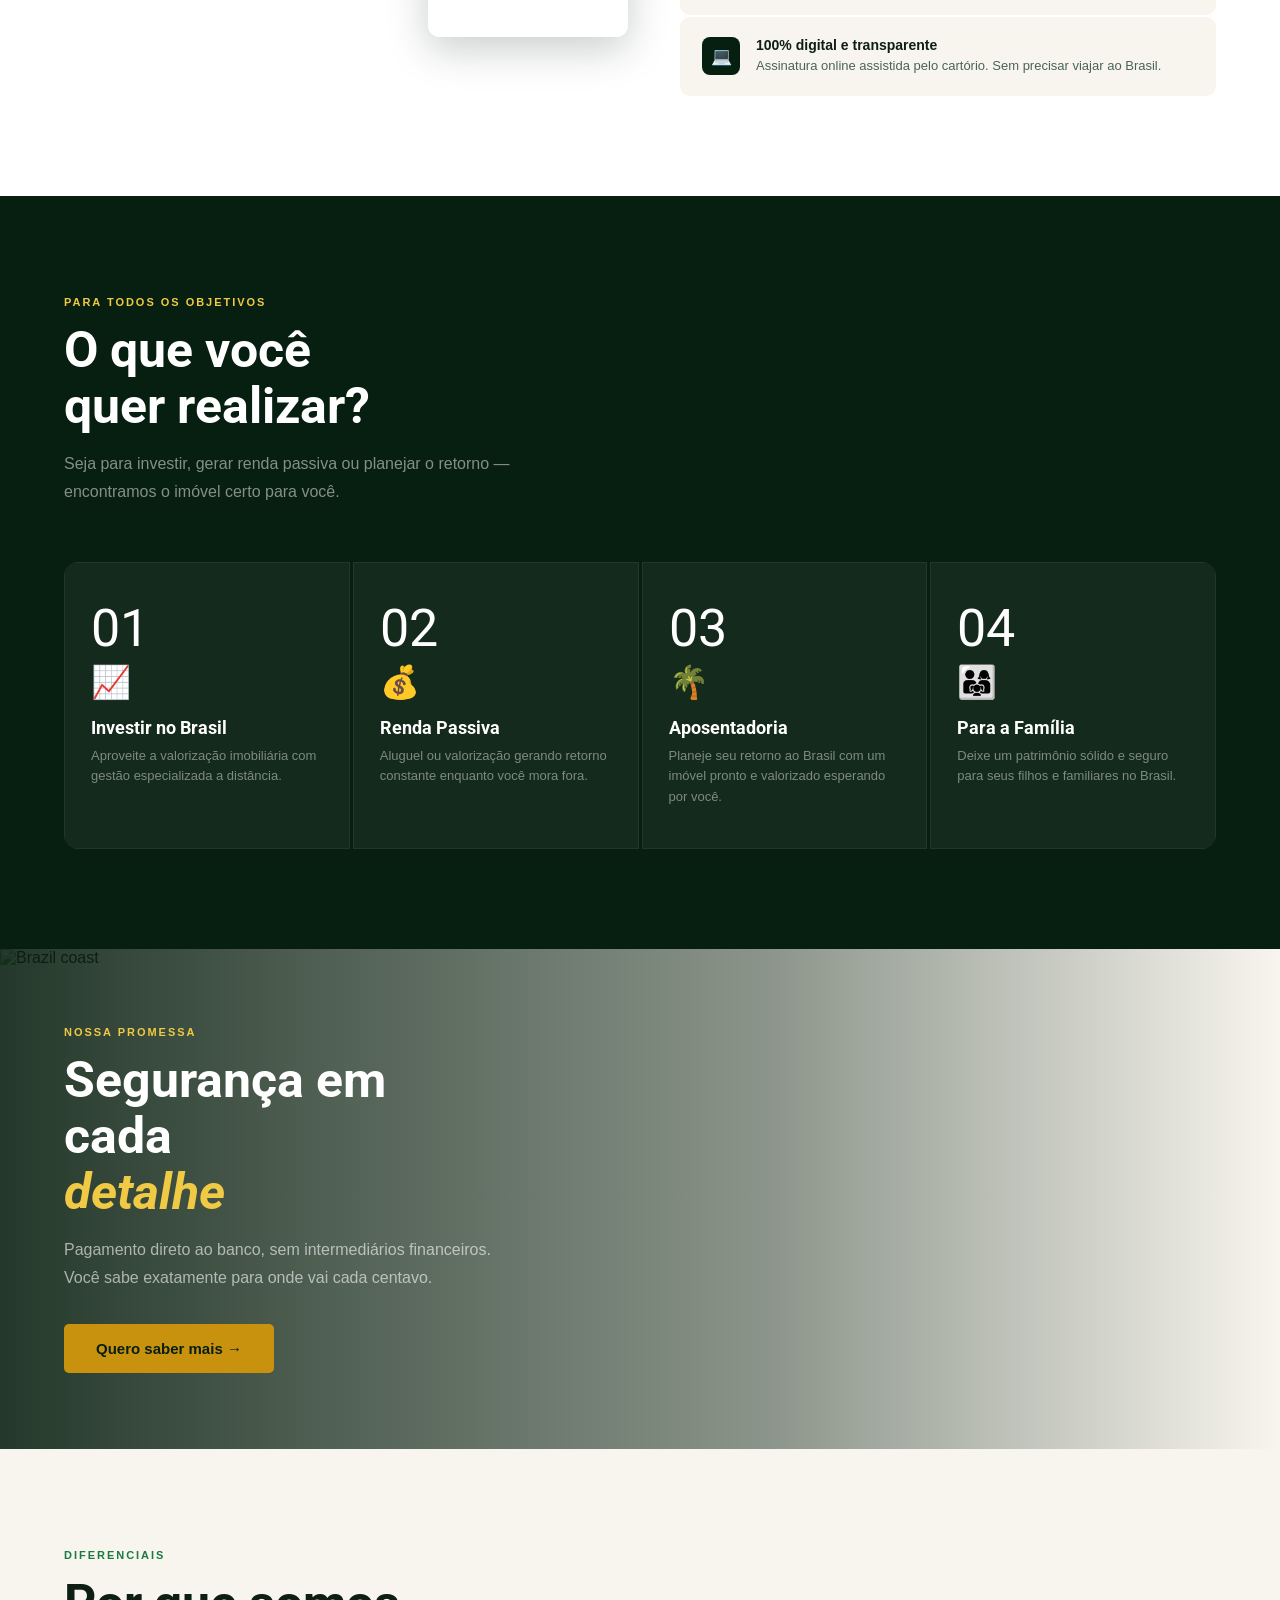
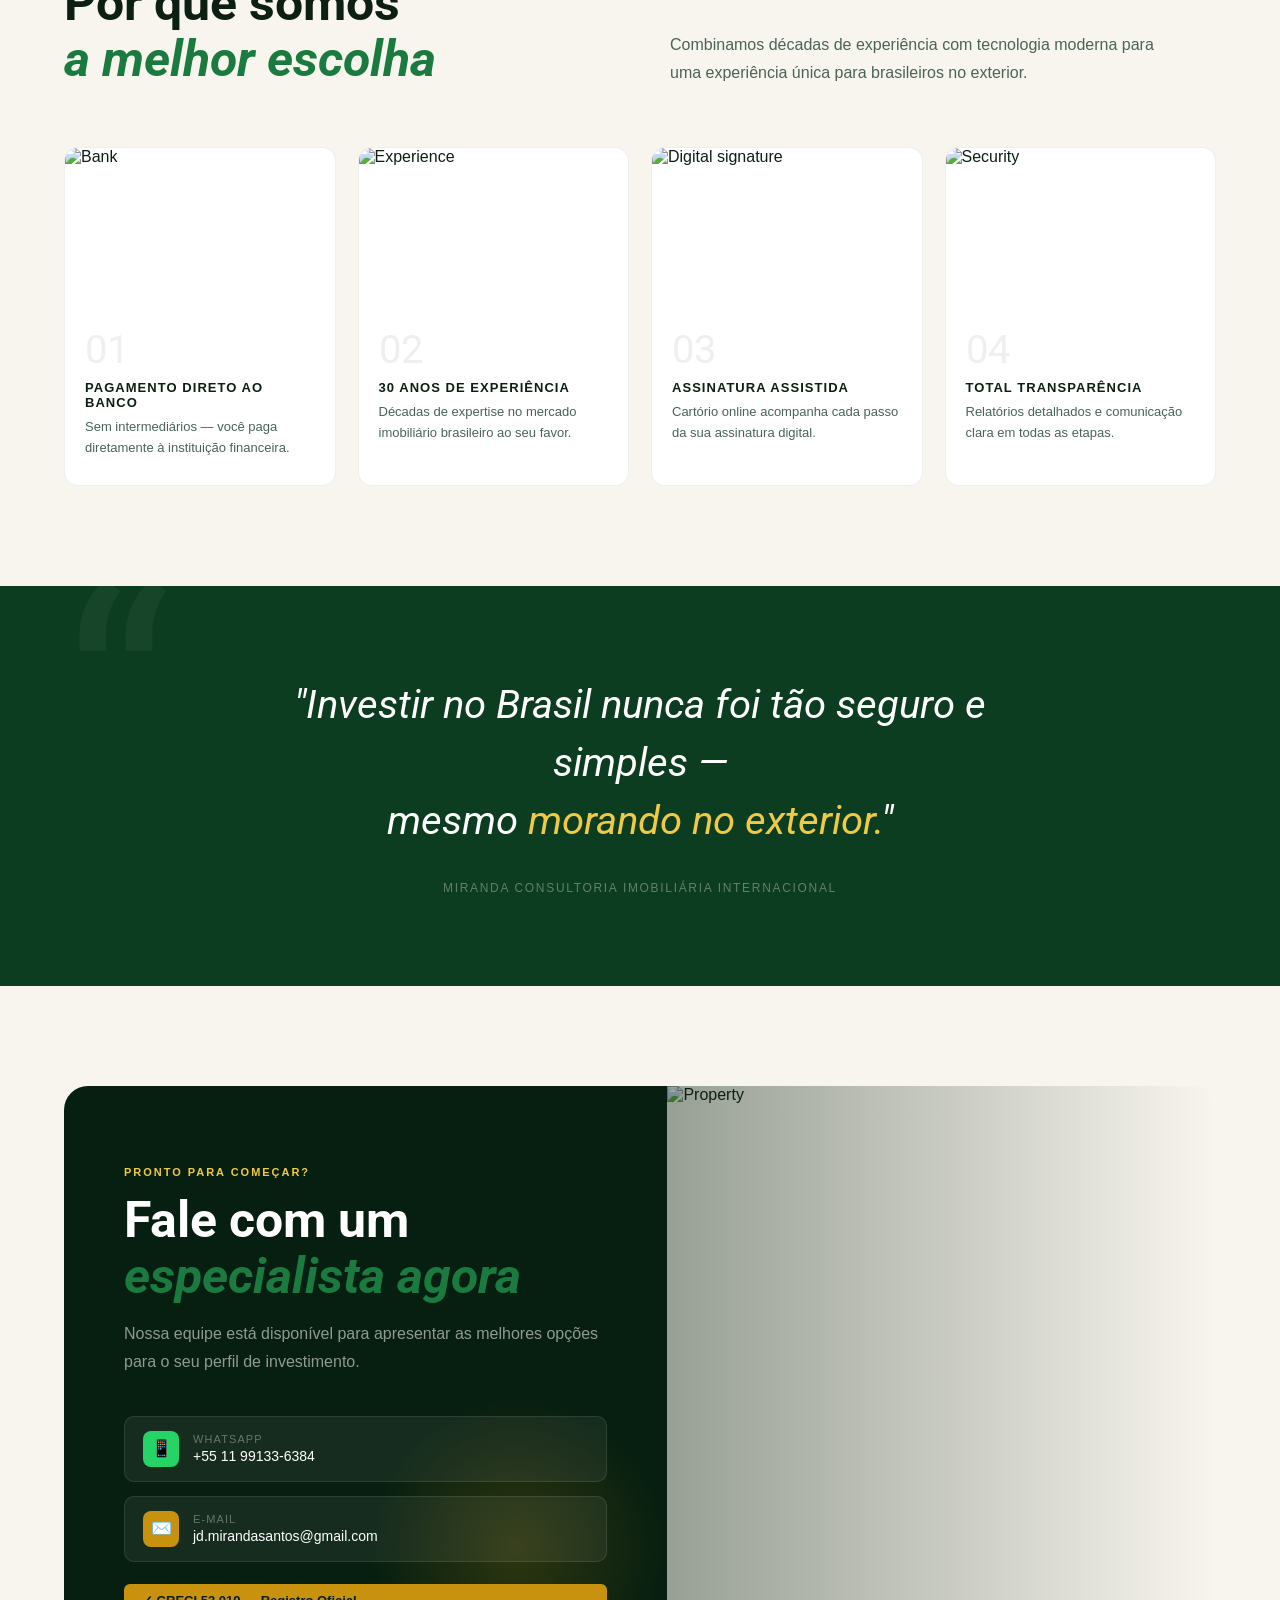
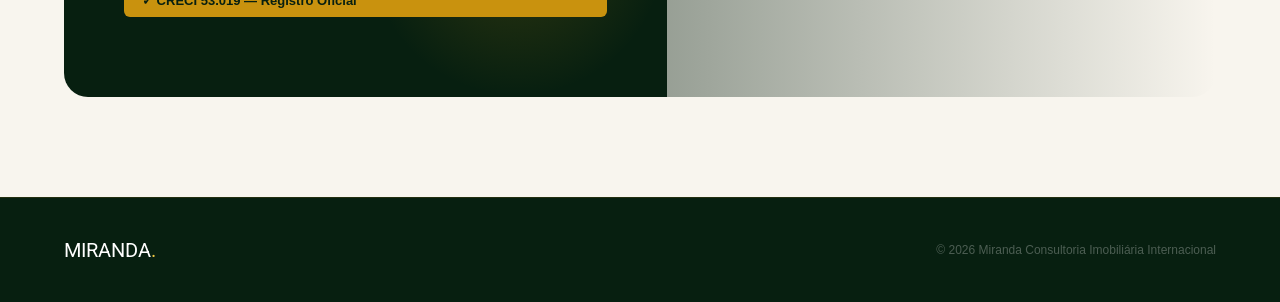
==== commit 540a1b2b: "update" ====
--- a/index.html
+++ b/index.html
@@ -11,6 +11,41 @@
     <link href="./css/style.css" rel="stylesheet" />
   </head>
   <body>
+    <!-- HERO -->
+    <section class="hero">
+      <div class="hero-bg"></div>
+      <div class="hero-overlay"></div>
+      <div class="hero-content">
+        <div class="hero-eyebrow">Consultoria Imobiliária Internacional</div>
+        <p class="hero-sub">
+          Construa patrimônio no Brasil, de onde você estiver.
+        </p>
+        <h1>Seu imóvel<br />no Brasil,<br /><em>100% Seguro.</em></h1>
+        <p class="hero-desc">
+          Compramos imóveis retomados por bancos com análise completa de riscos,
+          processo 100% digital e assistido por cartório, mesmo morando no
+          exterior.
+        </p>
+        <div class="hero-actions">
+          <a href="#contact" class="btn-gold">Falar no WhatsApp →</a>
+          <a href="#features" class="btn-ghost">Como funciona ↓</a>
+        </div>
+      </div>
+      <div class="hero-stats">
+        <div class="hero-stat">
+          <div class="hs-num">30+</div>
+          <div class="hs-label">Anos de<br />experiência</div>
+        </div>
+        <div class="hero-stat">
+          <div class="hs-num">100%</div>
+          <div class="hs-label">Processo<br />digital</div>
+        </div>
+        <div class="hero-stat">
+          <div class="hs-num">CRECI</div>
+          <div class="hs-label">Registro<br />53.019</div>
+        </div>
+      </div>
+    </section>
     <div class="container">
       <nav>
         <div class="nav-logo">MIRANDA<span>.</span></div>
@@ -21,40 +56,6 @@
           <li><a href="#contact" class="nav-cta">Fale Conosco</a></li>
         </ul>
       </nav>
-
-      <!-- HERO -->
-      <section class="hero">
-        <div class="hero-bg"></div>
-        <div class="hero-overlay"></div>
-        <div class="hero-content">
-          <div class="hero-eyebrow">Consultoria Imobiliária Internacional</div>
-          <p class="hero-sub">Invista no Brasil sem sair dos EUA</p>
-          <h1>Seu imóvel<br />no Brasil,<br /><em>100% Seguro.</em></h1>
-          <p class="hero-desc">
-            Compramos imóveis retomados por bancos com análise completa de
-            riscos, processo 100% digital e assistido por cartório — mesmo
-            morando no exterior.
-          </p>
-          <div class="hero-actions">
-            <a href="#contact" class="btn-gold">Falar no WhatsApp →</a>
-            <a href="#features" class="btn-ghost">Como funciona ↓</a>
-          </div>
-        </div>
-        <div class="hero-stats">
-          <div class="hero-stat">
-            <div class="hs-num">30+</div>
-            <div class="hs-label">Anos de<br />experiência</div>
-          </div>
-          <div class="hero-stat">
-            <div class="hs-num">100%</div>
-            <div class="hs-label">Processo<br />digital</div>
-          </div>
-          <div class="hero-stat">
-            <div class="hs-num">CRECI</div>
-            <div class="hs-label">Registro<br />53.019</div>
-          </div>
-        </div>
-      </section>
 
       <!-- PHOTO STRIP -->
       <!-- <div class="photo-strip">
@@ -405,14 +406,13 @@
           </div>
         </div>
       </section>
-
-      <footer>
-        <div class="footer-logo">MIRANDA<span>.</span></div>
-        <span class="footer-copy"
-          >© 2025 Miranda Consultoria Imobiliária Internacional</span
-        >
-      </footer>
     </div>
+    <footer>
+      <div class="footer-logo">MIRANDA<span>.</span></div>
+      <span class="footer-copy"
+        >© 2026 Miranda Consultoria Imobiliária Internacional</span
+      >
+    </footer>
     <script>
       const io = new IntersectionObserver(
         (entries) => {
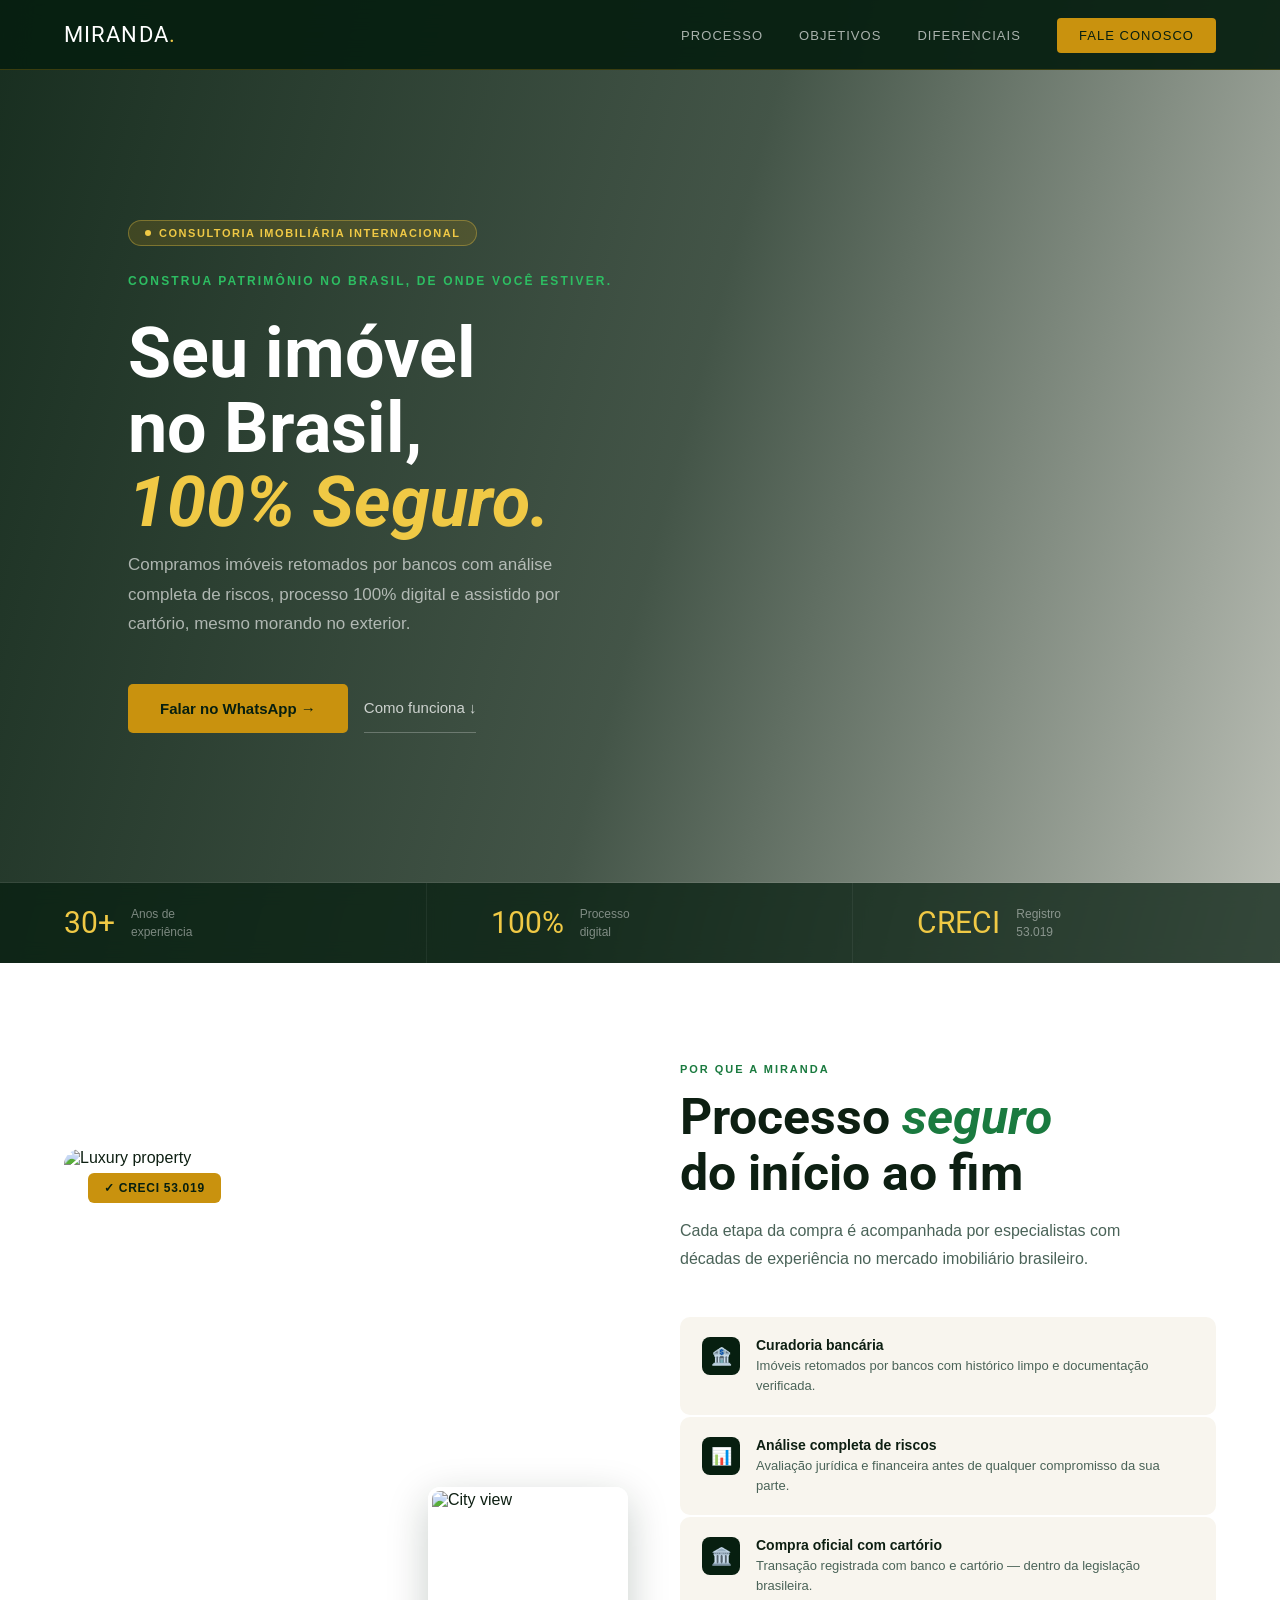
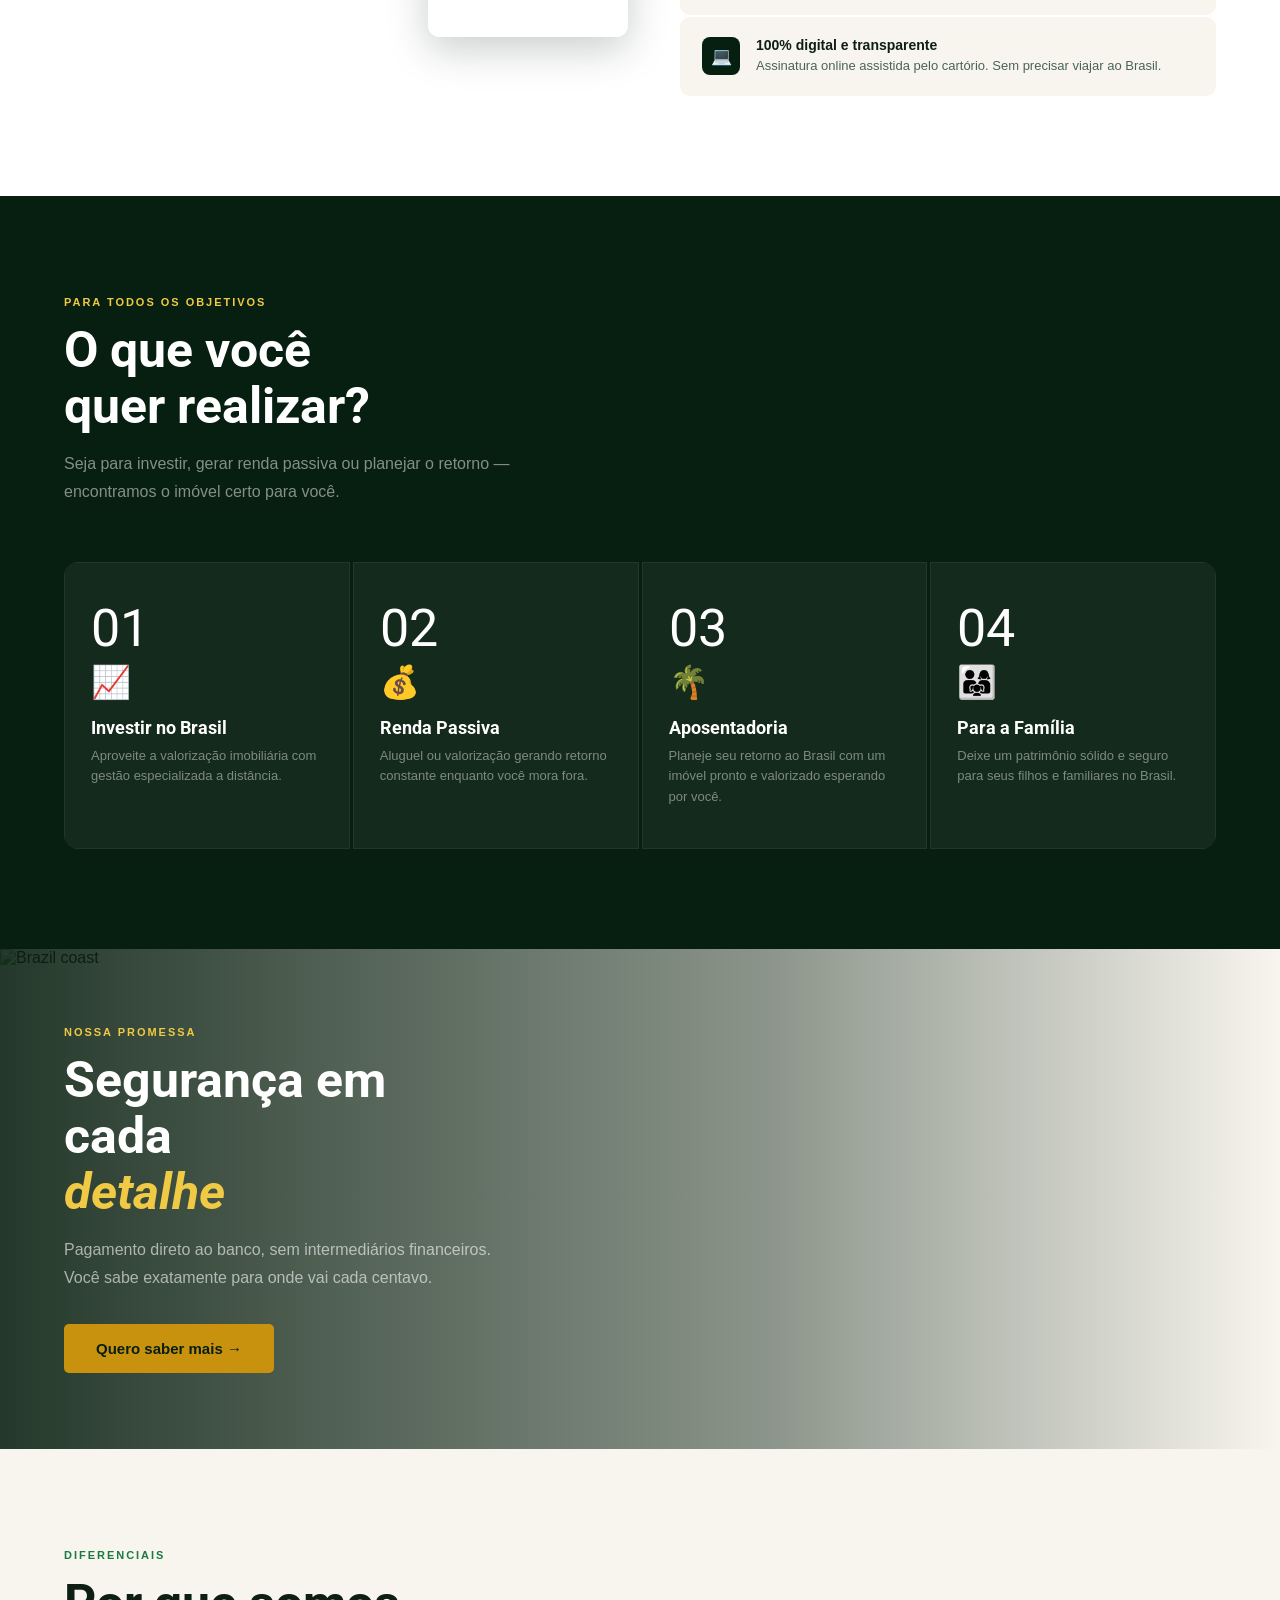
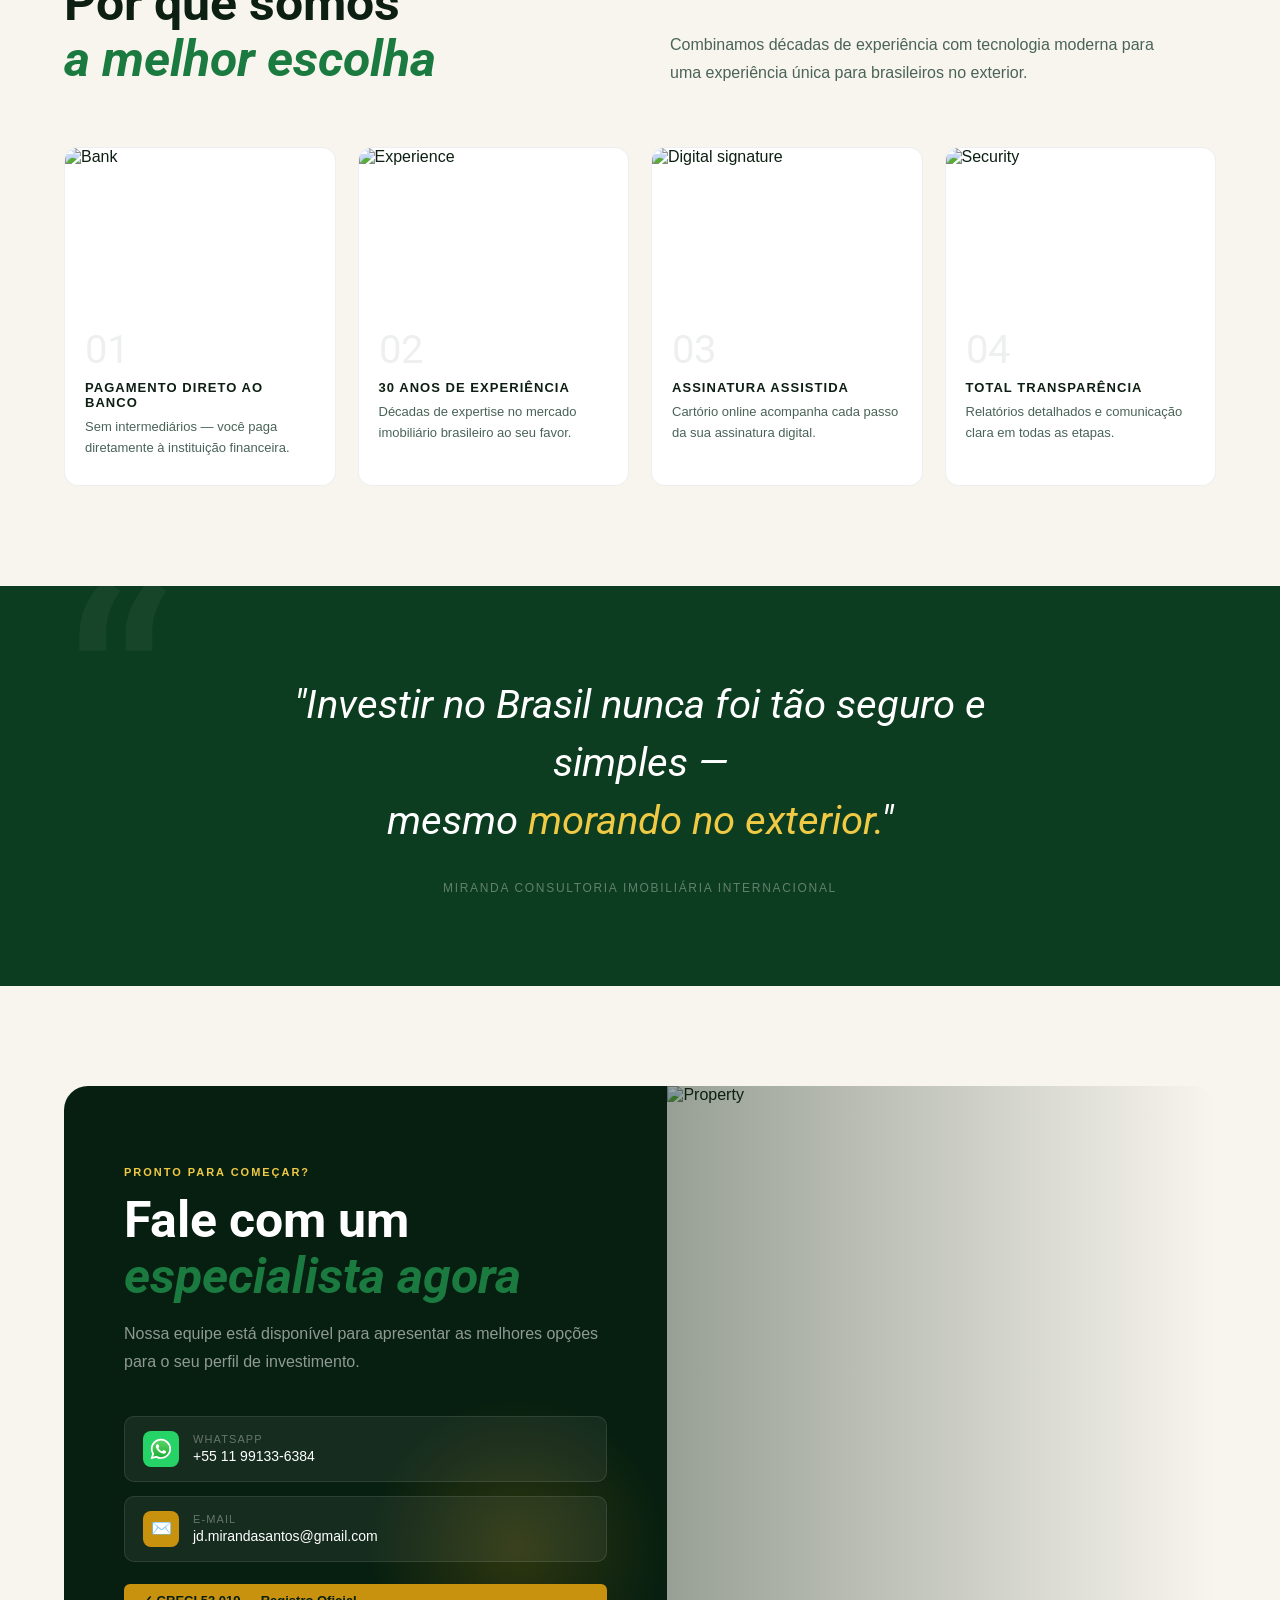
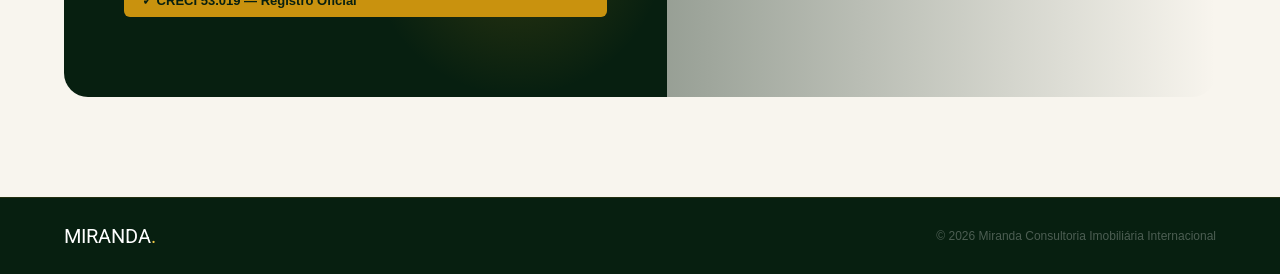
==== commit 6b398465: "wppicon, footer" ====
--- a/index.html
+++ b/index.html
@@ -46,8 +46,7 @@
         </div>
       </div>
     </section>
-    <div class="container">
-      <nav>
+    <nav>
         <div class="nav-logo">MIRANDA<span>.</span></div>
         <ul class="nav-links">
           <li><a href="#features">Processo</a></li>
@@ -56,7 +55,7 @@
           <li><a href="#contact" class="nav-cta">Fale Conosco</a></li>
         </ul>
       </nav>
-
+    <div class="container">
       <!-- PHOTO STRIP -->
       <!-- <div class="photo-strip">
         <div class="ps-img">
@@ -380,10 +379,13 @@
             </p>
             <div class="cta-contacts">
               <div class="contact-row">
-                <div class="c-icon wa">📱</div>
+                <div class="c-icon wa">
+                  <img src="./assets/wppicon.svg" />
+                </div>
                 <div>
                   <span class="c-lbl">WhatsApp</span
-                  ><span class="c-val">+55 11 99133-6384</span>
+                  ><span class="c-val">
+                    <a href="https://wa.me/+5511991336384" target="_blank">+55 11 99133-6384</a></span>
                 </div>
               </div>
               <div class="contact-row">
--- a/css/style.css
+++ b/css/style.css
@@ -37,8 +37,6 @@
 }
 
 nav {
-  width: 100%;
-  max-width: 1440px;
   margin: 0 auto;
   position: fixed;
   top: 0;
@@ -697,6 +695,10 @@
 .c-icon.wa {
   background: #25d366;
 }
+.c-icon.wa img{
+  width: 24px;
+  height: 24px;
+}
 .c-icon.em {
   background: var(--gold);
 }
@@ -712,6 +714,10 @@
   font-size: 14px;
   font-weight: 500;
   color: #fff;
+}
+.c-val a {
+  color: white;
+  text-decoration: none;
 }
 .creci {
   display: inline-flex;
@@ -747,7 +753,7 @@
 footer {
   background: var(--green-deep);
   border-top: 1px solid rgba(201, 146, 14, 0.15);
-  padding: 40px 5vw;
+  padding: 26px 5vw;
   display: flex;
   align-items: center;
   justify-content: space-between;
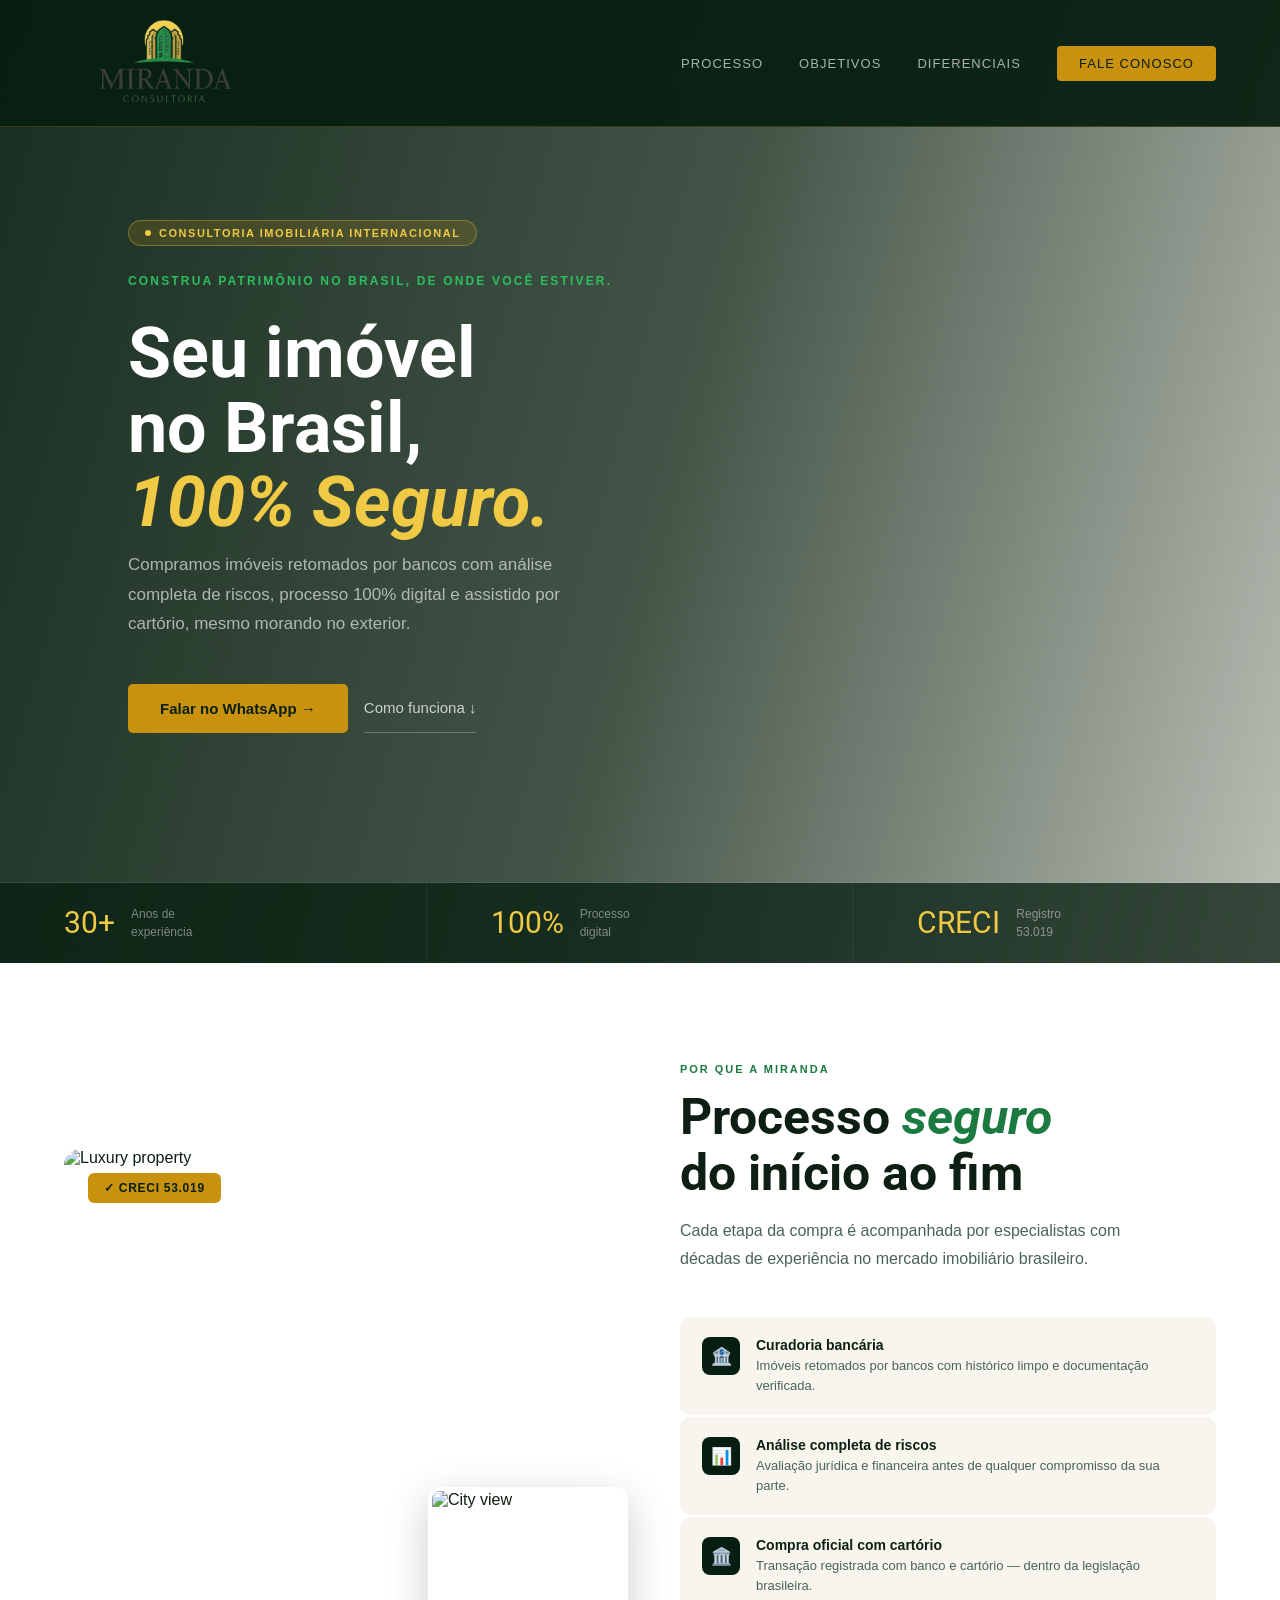
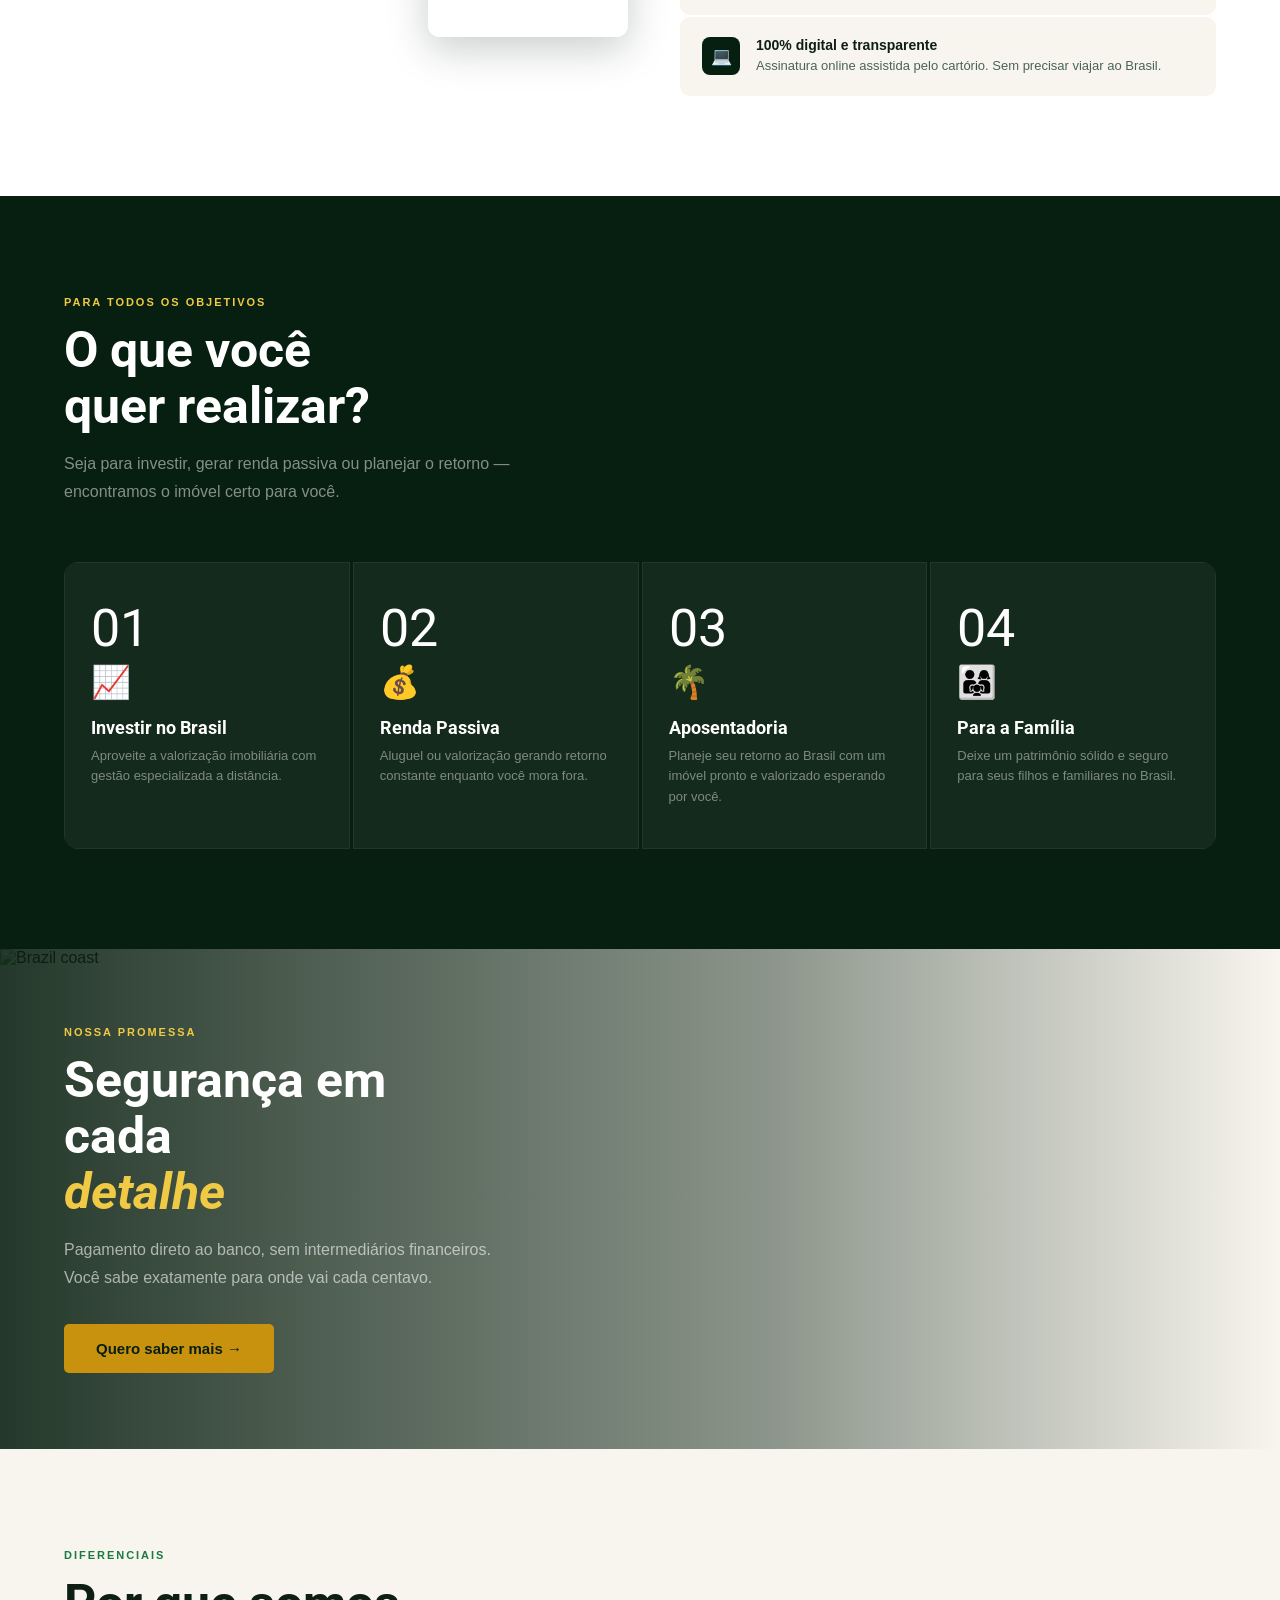
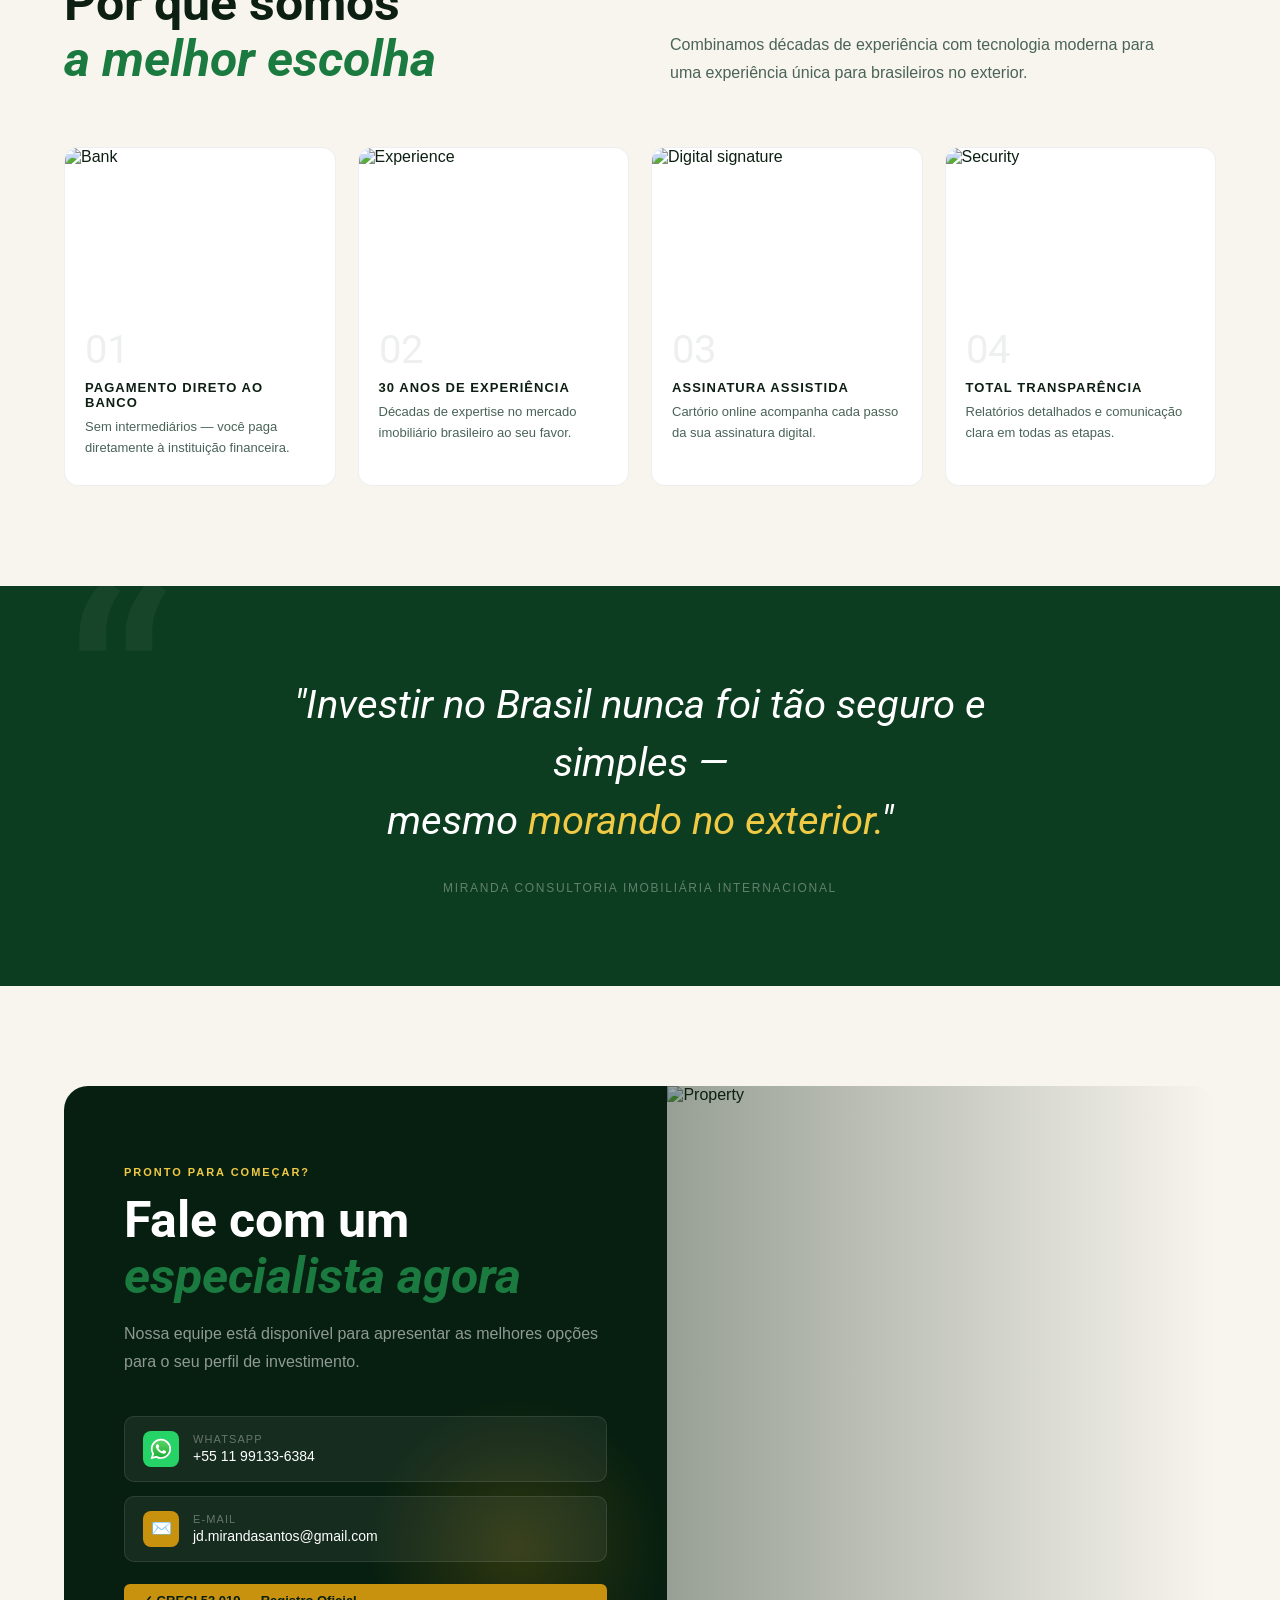
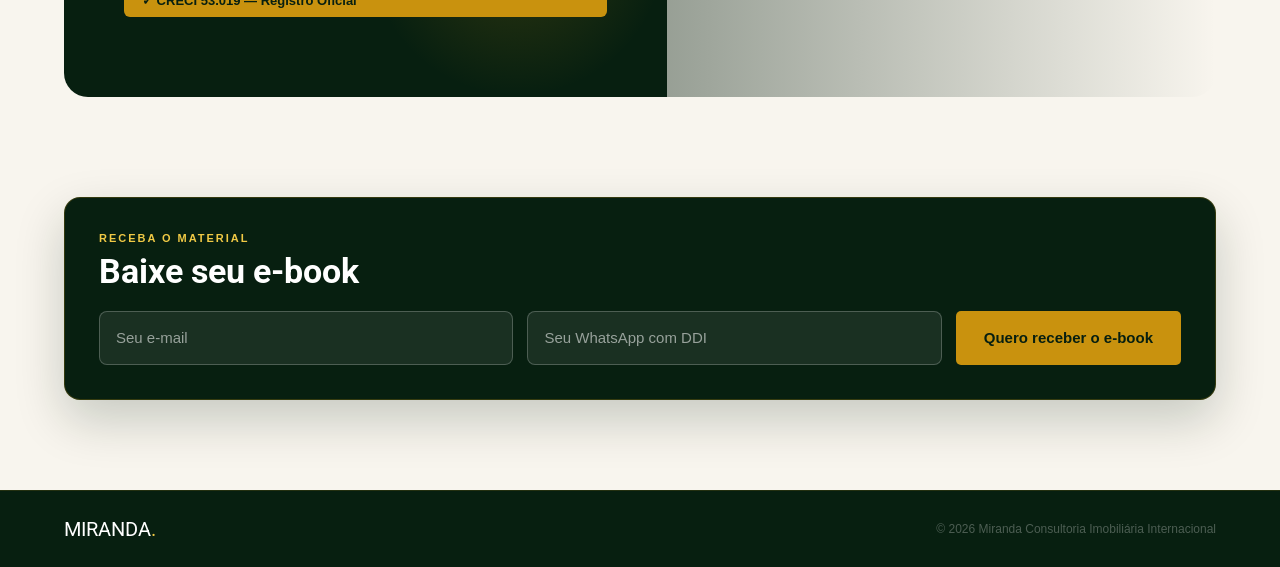
==== commit ff216e68: "email funcionality" ====
--- a/index.html
+++ b/index.html
@@ -9,6 +9,7 @@
       rel="stylesheet"
     />
     <link href="./css/style.css" rel="stylesheet" />
+    <script src="https://forminit.com/sdk/v1/forminit.js"></script>
   </head>
   <body>
     <!-- HERO -->
@@ -47,14 +48,16 @@
       </div>
     </section>
     <nav>
-        <div class="nav-logo">MIRANDA<span>.</span></div>
-        <ul class="nav-links">
-          <li><a href="#features">Processo</a></li>
-          <li><a href="#objectives">Objetivos</a></li>
-          <li><a href="#differentials">Diferenciais</a></li>
-          <li><a href="#contact" class="nav-cta">Fale Conosco</a></li>
-        </ul>
-      </nav>
+      <div class="nav-logo">
+        <img src="./assets/logo-t2.png" alt="Miranda Logo" width="200px" />
+      </div>
+      <ul class="nav-links">
+        <li><a href="#features">Processo</a></li>
+        <li><a href="#objectives">Objetivos</a></li>
+        <li><a href="#differentials">Diferenciais</a></li>
+        <li><a href="#contact" class="nav-cta">Fale Conosco</a></li>
+      </ul>
+    </nav>
     <div class="container">
       <!-- PHOTO STRIP -->
       <!-- <div class="photo-strip">
@@ -385,7 +388,10 @@
                 <div>
                   <span class="c-lbl">WhatsApp</span
                   ><span class="c-val">
-                    <a href="https://wa.me/+5511991336384" target="_blank">+55 11 99133-6384</a></span>
+                    <a href="https://wa.me/+5511991336384" target="_blank"
+                      >+55 11 99133-6384</a
+                    ></span
+                  >
                 </div>
               </div>
               <div class="contact-row">
@@ -409,6 +415,33 @@
         </div>
       </section>
     </div>
+    <section class="lead-form-section">
+      <div class="lead-form-wrap reveal">
+        <div class="lead-form-head">
+          <p class="section-label">Receba o material</p>
+          <h3>Baixe seu e-book</h3>
+        </div>
+
+        <form id="contact-form" class="lead-form" novalidate>
+          <input
+            type="email"
+            name="fi-sender-email"
+            required
+            placeholder="Seu e-mail"
+            autocomplete="email"
+          />
+          <input
+            type="text"
+            name="sender-phone"
+            required
+            placeholder="Seu WhatsApp com DDI"
+            autocomplete="tel"
+          />
+
+          <button type="submit" class="btn-gold">Quero receber o e-book</button>
+        </form>
+      </div>
+    </section>
     <footer>
       <div class="footer-logo">MIRANDA<span>.</span></div>
       <span class="footer-copy"
@@ -428,6 +461,33 @@
         { threshold: 0.1 },
       );
       document.querySelectorAll(".reveal").forEach((r) => io.observe(r));
+
+      const forminit = new Forminit();
+      const form = document.getElementById("contact-form");
+
+      form.addEventListener("submit", async (e) => {
+        e.preventDefault();
+        const formData = new FormData(form);
+        const phone = formData.get("sender-phone");
+
+        // validar o campo de telefone
+        if (!phone || phone.trim() === "") {
+          alert("Por favor, preencha o campo de WhatsApp");
+          return;
+        }
+
+        const phoneRegex =
+          /^\+[(]?[0-9]{1,4}[)]?[-\s\.]?[(]?[0-9]{1,4}[)]?[-\s\.]?[0-9]{1,9}$/;
+        if (!phoneRegex.test(phone.replace(/\s/g, ""))) {
+          alert("Por favor, insira um número de telefone válido");
+          return;
+        }
+
+        const { error } = await forminit.submit("4e9pdmfjdf9", formData);
+        if (!error) {
+          window.open("thanks.html", "_blank");
+        }
+      });
     </script>
   </body>
 </html>
--- a/css/style.css
+++ b/css/style.css
@@ -46,8 +46,8 @@
   display: flex;
   align-items: center;
   justify-content: space-between;
-  padding: 0 5vw;
-  height: 70px;
+  padding: 0.5rem 5vw;
+
   background: rgba(7, 31, 16, 0.94);
   backdrop-filter: blur(16px);
   border-bottom: 1px solid rgba(201, 146, 14, 0.25);
@@ -695,7 +695,7 @@
 .c-icon.wa {
   background: #25d366;
 }
-.c-icon.wa img{
+.c-icon.wa img {
   width: 24px;
   height: 24px;
 }
@@ -750,6 +750,71 @@
   background: linear-gradient(to right, rgba(7, 31, 16, 0.4), transparent);
 }
 
+/* LEAD FORM */
+.lead-form-section {
+  background: var(--cream);
+  padding: 0 5vw 90px;
+}
+.lead-form-wrap {
+  width: 100%;
+  max-width: 1440px;
+  margin: 0 auto;
+  background: var(--green-deep);
+  border: 1px solid rgba(201, 146, 14, 0.24);
+  border-radius: 16px;
+  padding: 34px;
+  box-shadow: 0 20px 50px rgba(7, 31, 16, 0.2);
+}
+.lead-form-head {
+  margin-bottom: 20px;
+}
+.lead-form-head .section-label {
+  color: var(--gold-light);
+  margin-bottom: 8px;
+}
+.lead-form-head h3 {
+  font-family: var(--font-family);
+  color: #fff;
+  font-size: clamp(24px, 3vw, 34px);
+  line-height: 1.15;
+}
+.lead-form {
+  display: grid;
+  grid-template-columns: 1fr 1fr auto;
+  gap: 14px;
+  align-items: center;
+}
+.lead-form input {
+  width: 100%;
+  height: 54px;
+  border-radius: 8px;
+  border: 1px solid rgba(255, 255, 255, 0.22);
+  background: rgba(255, 255, 255, 0.08);
+  color: #fff;
+  padding: 0 16px;
+  font-size: 15px;
+  outline: none;
+  transition:
+    border-color 0.2s,
+    box-shadow 0.2s,
+    background 0.2s;
+}
+.lead-form input::placeholder {
+  color: rgba(255, 255, 255, 0.55);
+}
+.lead-form input:focus {
+  border-color: var(--gold-light);
+  box-shadow: 0 0 0 3px rgba(240, 201, 69, 0.2);
+  background: rgba(255, 255, 255, 0.12);
+}
+.lead-form .btn-gold {
+  border: none;
+  cursor: pointer;
+  justify-content: center;
+  min-height: 54px;
+  padding: 0 28px;
+}
+
 footer {
   background: var(--green-deep);
   border-top: 1px solid rgba(201, 146, 14, 0.15);
@@ -822,4 +887,71 @@
   .feat-img-inset {
     display: none;
   }
-}
+  .lead-form {
+    grid-template-columns: 1fr;
+  }
+  .lead-form .btn-gold {
+    width: 100%;
+  }
+  .lead-form-section {
+    padding: 0 5vw 28px;
+  }
+}
+
+.thanks-hero {
+  min-height: 100vh;
+}
+
+.thanks-hero .hero-bg {
+  background-image: url("https://images.pexels.com/photos/323780/pexels-photo-323780.jpeg?auto=compress&cs=tinysrgb&w=1600");
+  background-position: center;
+}
+
+.thanks-hero .hero-content {
+  max-width: 760px;
+}
+
+.thanks-panel {
+  margin-top: 26px;
+  background: rgba(255, 255, 255, 0.08);
+  border: 1px solid rgba(240, 201, 69, 0.25);
+  border-radius: 14px;
+  padding: 26px;
+  backdrop-filter: blur(10px);
+}
+
+.thanks-panel p {
+  color: rgba(255, 255, 255, 0.78);
+  line-height: 1.7;
+  margin-bottom: 20px;
+}
+
+.thanks-actions {
+  display: flex;
+  flex-wrap: wrap;
+  gap: 14px;
+  align-items: center;
+}
+
+.thanks-note {
+  margin-top: 14px;
+  font-size: 12px;
+  color: rgba(255, 255, 255, 0.6);
+}
+
+@media (max-width: 640px) {
+  .thanks-panel {
+    padding: 18px;
+  }
+
+  .thanks-actions {
+    width: 100%;
+  }
+
+  .thanks-actions .btn-gold,
+  .thanks-actions .btn-ghost {
+    width: 100%;
+    justify-content: center;
+    text-align: center;
+  }
+}
